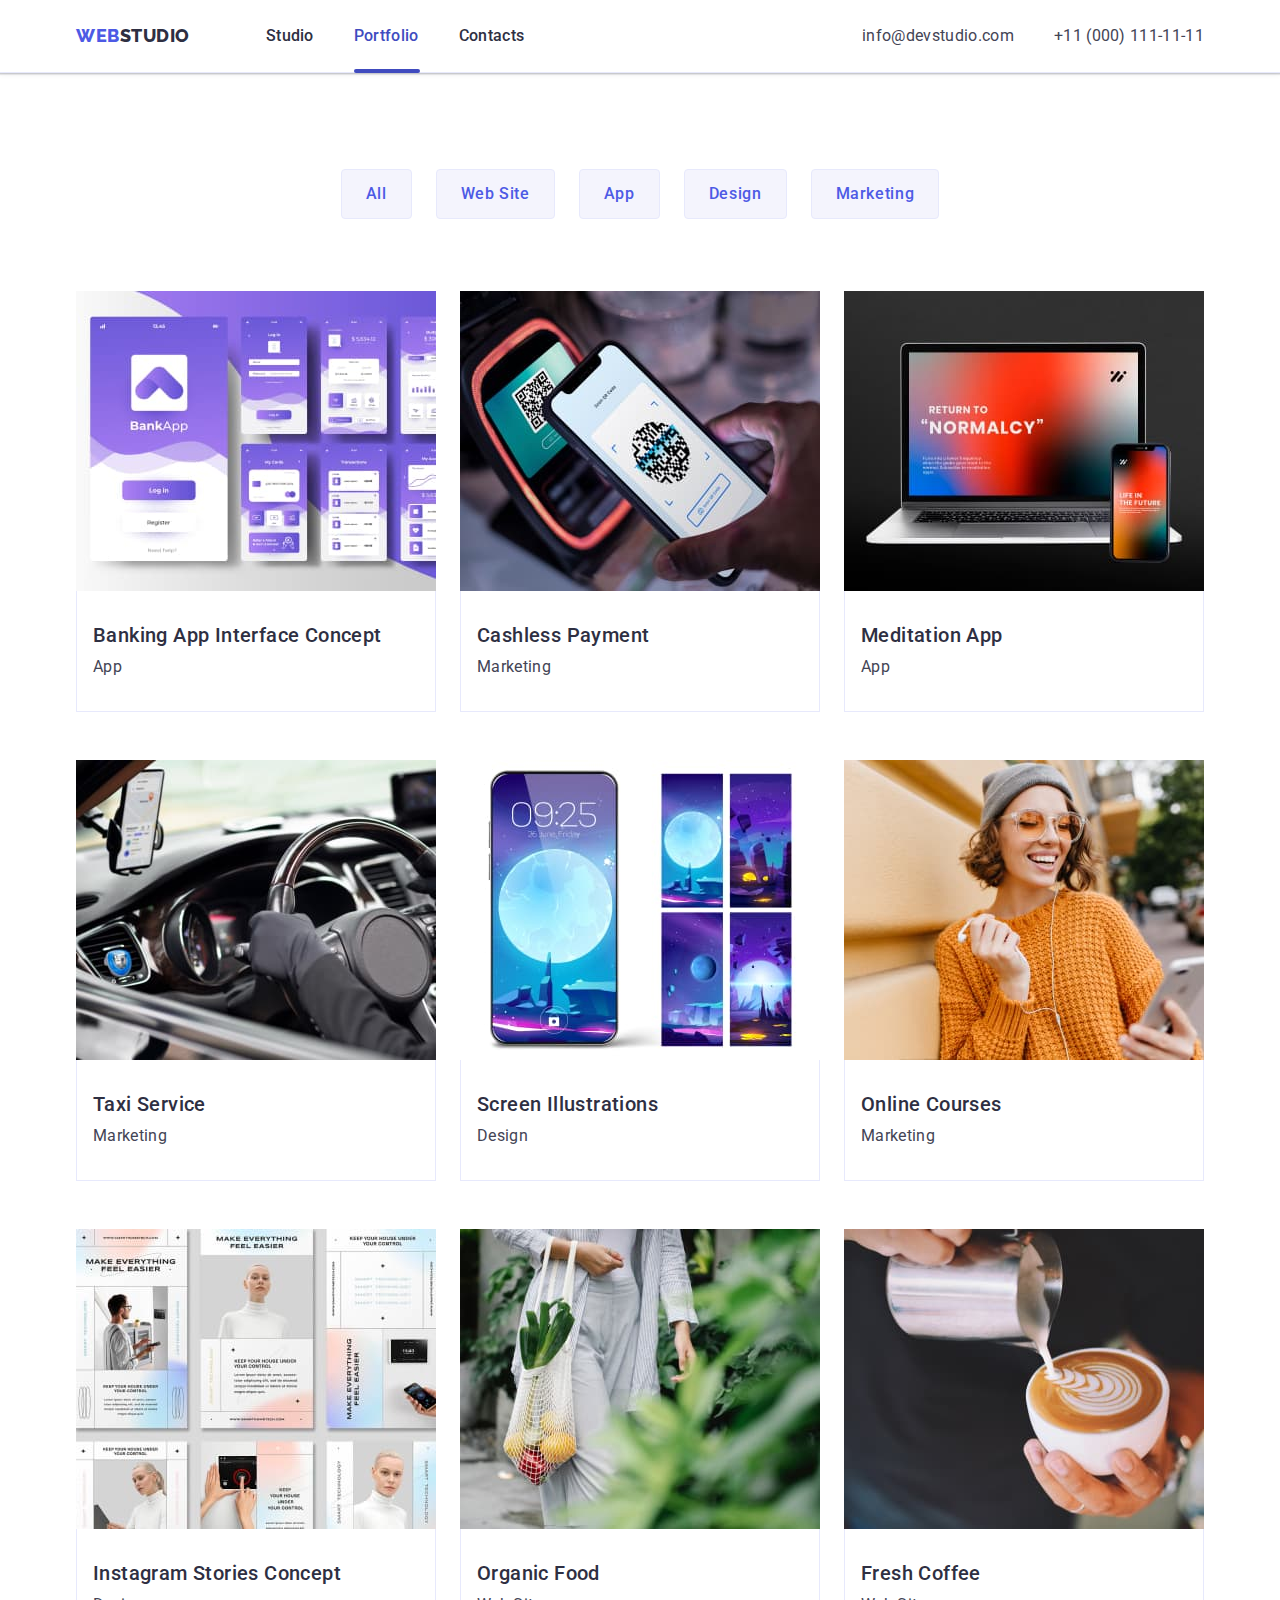
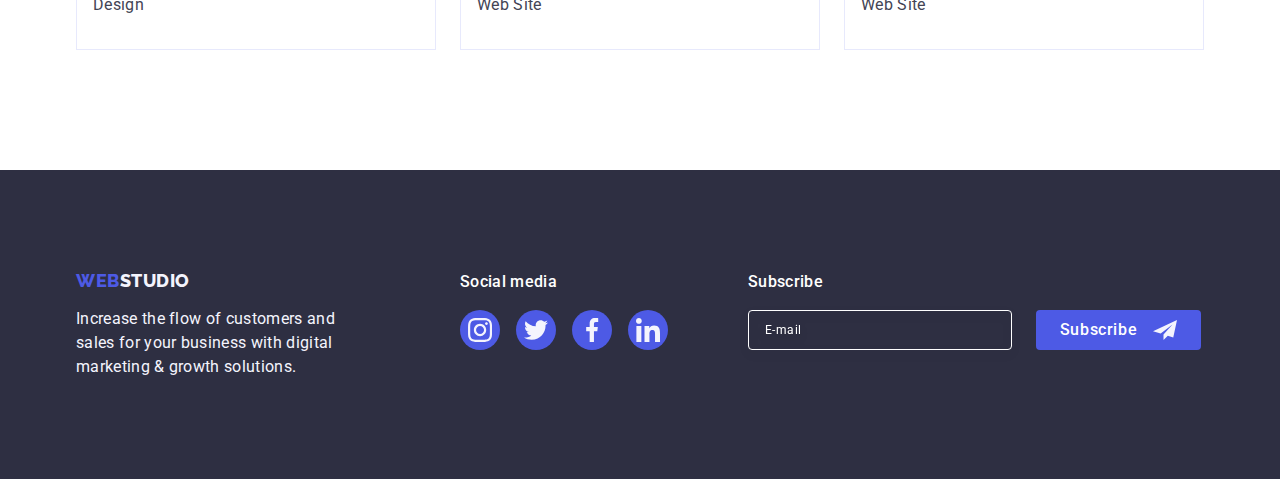
==== portfolio.html @ af778c8b "Initial commit" ====
<!DOCTYPE html>
<html lang="en">
  <head>
    <meta charset="UTF-8" />
    <meta http-equiv="X-UA-Compatible" content="IE=edge" />
    <meta name="viewport" content="width=device-width, initial-scale=1.0" />
    <title>Portfolio</title>
    <link
      rel="stylesheet"
      href="https://cdnjs.cloudflare.com/ajax/libs/modern-normalize/1.1.0/modern-normalize.min.css"
    />
    <link rel="preconnect" href="https://fonts.googleapis.com" />
    <link rel="preconnect" href="https://fonts.gstatic.com" crossorigin />
    <link
      href="https://fonts.googleapis.com/css2?family=Raleway:wght@800&family=Roboto:wght@400;500;700;900&display=swap"
      rel="stylesheet"
    />
    <link rel="stylesheet" href="./css/styles.css" />
  </head>
  <body>
    <header class="header">
      <div class="container main-nav">
        <nav class="nav">
          <a class="logo head link" href="./index.html"
            >Web<span class="header-word">Studio</span></a
          >

          <ul class="nav-ul list">
            <li class="item"><a class="nav-link link" href="./index.html">Studio</a></li>
            <li class="item">
              <a class="nav-link current-page-port link" href="./portfolio.html">Portfolio</a>
            </li>
            <li class="item"><a class="nav-link link" href="">Contacts</a></li>
          </ul>
        </nav>

        <address class="cont">
          <ul class="cont-ul list">
            <li class="item">
              <a class="cont-link link" href="mailto:info@devstudio.com">info@devstudio.com</a>
            </li>
            <li class="item">
              <a class="cont-link link" href="tel:+110001111111">+11 (000) 111-11-11</a>
            </li>
          </ul>
        </address>
      </div>
    </header>

    <main>
      <section class="section-port">
        <div class="container">
          <h1 class="visually-hidden">Our Works</h1>
          <!---Hidden title-->
          <ul class="section-ul-button list">
            <li class="item-btn"><button type="button" class="btn">All</button></li>
            <li class="item-btn"><button type="button" class="btn">Web Site</button></li>
            <li class="item-btn"><button type="button" class="btn">App</button></li>
            <li class="item-btn"><button type="button" class="btn">Design</button></li>
            <li class="item-btn"><button type="button" class="btn">Marketing</button></li>
          </ul>

          <ul class="section-ul-card list">
            <li class="section-item-card">
              <a class="pf-link link" href="">
                <div class="card-overlay">
                  <img src="./images/portfolio/img1.jpg" alt="banking-app" width="360" />
                  <p class="text-overlay">
                    14 Stylish and User-Friendly App Design Concepts · Task Manager App · Calorie
                    Tracker App · Exotic Fruit Ecommerce App · Cloud Storage App
                  </p>
                </div>

                <div class="img-title">
                  <h2 class="section-subtitle">Banking App Interface Concept</h2>
                  <p class="section-text">App</p>
                </div>
              </a>
            </li>

            <li class="section-item-card">
              <a class="pf-link link" href="">
                <div class="card-overlay">
                  <img src="./images/portfolio/img2.jpg" alt="cashless-payment" width="360" />
                  <p class="text-overlay">
                    14 Stylish and User-Friendly App Design Concepts · Task Manager App · Calorie
                    Tracker App · Exotic Fruit Ecommerce App · Cloud Storage App
                  </p>
                </div>
                <div class="img-title">
                  <h2 class="section-subtitle">Cashless Payment</h2>
                  <p class="section-text">Marketing</p>
                </div>
              </a>
            </li>

            <li class="section-item-card">
              <a class="pf-link link" href="">
                <div class="card-overlay">
                  <img src="./images/portfolio/img3.jpg" alt="meditation-app" width="360" />
                  <p class="text-overlay">
                    14 Stylish and User-Friendly App Design Concepts · Task Manager App · Calorie
                    Tracker App · Exotic Fruit Ecommerce App · Cloud Storage App
                  </p>
                </div>
                <div class="img-title">
                  <h2 class="section-subtitle">Meditation App</h2>
                  <p class="section-text">App</p>
                </div>
              </a>
            </li>

            <li class="section-item-card">
              <a class="pf-link link" href="">
                <div class="card-overlay">
                  <img src="./images/portfolio/img4.jpg" alt="taxi-service" width="360" />
                  <p class="text-overlay">
                    14 Stylish and User-Friendly App Design Concepts · Task Manager App · Calorie
                    Tracker App · Exotic Fruit Ecommerce App · Cloud Storage App
                  </p>
                </div>
                <div class="img-title">
                  <h2 class="section-subtitle">Taxi Service</h2>
                  <p class="section-text">Marketing</p>
                </div>
              </a>
            </li>

            <li class="section-item-card">
              <a class="pf-link link" href="">
                <div class="card-overlay">
                  <img src="./images/portfolio/img5.jpg" alt="screen-illustrations" width="360" />
                  <p class="text-overlay">
                    14 Stylish and User-Friendly App Design Concepts · Task Manager App · Calorie
                    Tracker App · Exotic Fruit Ecommerce App · Cloud Storage App
                  </p>
                </div>
                <div class="img-title">
                  <h2 class="section-subtitle">Screen Illustrations</h2>
                  <p class="section-text">Design</p>
                </div>
              </a>
            </li>

            <li class="section-item-card">
              <a class="pf-link link" href="">
                <div class="card-overlay">
                  <img src="./images/portfolio/img6.jpg" alt="online-courses" width="360" />
                  <p class="text-overlay">
                    14 Stylish and User-Friendly App Design Concepts · Task Manager App · Calorie
                    Tracker App · Exotic Fruit Ecommerce App · Cloud Storage App
                  </p>
                </div>
                <div class="img-title">
                  <h2 class="section-subtitle">Online Courses</h2>
                  <p class="section-text">Marketing</p>
                </div>
              </a>
            </li>

            <li class="section-item-card">
              <a class="pf-link link" href="">
                <div class="card-overlay">
                  <img
                    src="./images/portfolio/img7.jpg"
                    alt="instagram-stories-concept"
                    width="360"
                  />
                  <p class="text-overlay">
                    14 Stylish and User-Friendly App Design Concepts · Task Manager App · Calorie
                    Tracker App · Exotic Fruit Ecommerce App · Cloud Storage App
                  </p>
                </div>
                <div class="img-title">
                  <h2 class="section-subtitle">Instagram Stories Concept</h2>
                  <p class="section-text">Design</p>
                </div>
              </a>
            </li>

            <li class="section-item-card">
              <a class="pf-link link" href="">
                <div class="card-overlay">
                  <img src="./images/portfolio/img8.jpg" alt="organic-food" width="360" />
                  <p class="text-overlay">
                    14 Stylish and User-Friendly App Design Concepts · Task Manager App · Calorie
                    Tracker App · Exotic Fruit Ecommerce App · Cloud Storage App
                  </p>
                </div>
                <div class="img-title">
                  <h2 class="section-subtitle">Organic Food</h2>
                  <p class="section-text">Web Site</p>
                </div>
              </a>
            </li>

            <li class="section-item-card">
              <a class="pf-link link" href="">
                <div class="card-overlay">
                  <img src="./images/portfolio/img9.jpg" alt="fresh-coffee" width="360" />
                  <p class="text-overlay">
                    14 Stylish and User-Friendly App Design Concepts · Task Manager App · Calorie
                    Tracker App · Exotic Fruit Ecommerce App · Cloud Storage App
                  </p>
                </div>
                <div class="img-title">
                  <h2 class="section-subtitle">Fresh Coffee</h2>
                  <p class="section-text">Web Site</p>
                </div>
              </a>
            </li>
          </ul>
        </div>
      </section>
    </main>

    <footer class="footer">
      <div class="container foot-content">
        <div class="logo-text-footer">
          <a class="logo foot link" href="./index.html"
            >Web<span class="footer-word">Studio</span></a
          >
          <p class="footer-text">
            Increase the flow of customers and sales for your business with digital marketing &
            growth solutions.
          </p>
        </div>
        <div class="social-link-footer-container">
          <p class="footer-text-title">Social media</p>

          <ul class="section-social-ul-footer list">
            <li class="social-link">
              <a href="" class="social-link-a-foot">
                <svg class="icon-sl-foot" width="24" height="24">
                  <use href="./images/icons.svg#icon-instagram-one"></use>
                </svg>
              </a>
            </li>

            <li class="social-link">
              <a href="" class="social-link-a-foot">
                <svg class="icon-sl-foot" width="24" height="24">
                  <use href="./images/icons.svg#icon-twitter--two"></use>
                </svg>
              </a>
            </li>

            <li class="social-link">
              <a href="" class="social-link-a-foot">
                <svg class="icon-sl-foot" width="24" height="24">
                  <use href="./images/icons.svg#icon-facebook-three"></use>
                </svg>
              </a>
            </li>

            <li class="social-link">
              <a href="" class="social-link-a-foot">
                <svg class="icon-sl-foot" width="24" height="24">
                  <use href="./images/icons.svg#icon-linkedin-four"></use>
                </svg>
              </a>
            </li>
          </ul>
        </div>

        <div class="cont-subscribe">
          <p class="text-form">Subscribe</p>
          <form class="form-subscribe">
            <label class="label-subscribe">
              <input class="cont-subscribe-input" type="email" name="email" placeholder="E-mail" />
            </label>

            <button type="submit" class="form-btn">
              Subscribe
              <svg class="icon-subscribe-foot" width="24" height="24">
                <use href="./images/icons.svg#icon-form"></use>
              </svg>
            </button>
          </form>
        </div>
      </div>
    </footer>
  </body>
</html>
---- css/styles.css ----
body {
    color: var(--main-text-color); /*--основной цвет текста--*/
    background-color: var(--main-background-color);
    font-family: 'Roboto', sans-serif;
    }

/*--Сброс дефолтных настроек--*/

/*--Сброс настроек списков списков ul, ol--*/
.list
{list-style: none;}

ul, ol
{margin-top: 0;
 margin-bottom: 0;
 padding-left: 0;   
}    

/*--Сброс настроек ссылок a--*/
.link
{text-decoration: none;}

/*--Сброс настроек заголовков h и текста p--*/
h1, h2, h3, p
{margin-top: 0;
 margin-bottom: 0;}

/*--Сбрасываем нижний отступ в изображениях, делая их блоковыми--*/
img 
{display: block;
max-width: 100%;
height: auto;}

/*--Задание палитры цветов через переменные--*/
:root
{
--main-text-color: #434455;
--main-background-color:#FFFFFF;
--logo-check-color:#4D5AE5;
--header-word-color:#2E2F42;
--nav-link-color:#2E2F42;
--link-active-color:#404BBF;
--hero-background-color:#2E2F42;
--hero-title-color:#FFFFFF;
--main-btn-color:#FFFFFF;
--btn-color: #4D5AE5;
--border-btn-color: #e7e9fc;
--section-main-text-color: #2E2F42;
--section-team-background-color:#F4F4FD;
--footer-background-color:#2E2F42;
--footer-main-text-color:#F4F4FD;
--footer-secondary-text-color: #fff;
--icon-fill-color: #f4f4fd;
}

/*--Задаем контейнер для центровки и ограничения ширины контента--*/
.header {
border-bottom: 1px solid #E7E9FC;
box-shadow: 0px 2px 1px rgba(46, 47, 66, 0.08),
0px 1px 1px rgba(46, 47, 66, 0.16), 0px 1px 6px rgba(46, 47, 66, 0.08); 
}

/*--Контейнер, в который помещается контент секций--*/
.container
{width: 1158px;
margin: 0 auto;
padding: 0 15px;}

/*--Описываем контейнер главной навигации--*/
.main-nav {
display: flex; /*--Выстраиваем элементы по горизонтали--*/
align-items: center;}

/*--Делаем логотип и список навигации flex-контейнером--*/
.nav {
display: flex;
align-items: center;}/*--Центруем элементы вдоль горизонтальной оси--*/


/*--Данные верхнего логотипа--*/
.logo
{color: var(--logo-check-color);
font-family: 'Raleway', sans-serif;
font-weight: 800;
font-size: 18px;
line-height: 1.17;
letter-spacing: 0.03em;
text-transform: uppercase;}

/*--Дополнительные данные верхнего логотипа--*/
.head
{padding: 24px 0;
margin-right: 76px;}/*--Задаем отступ между логотипом и nav-ul--*/


/*--Описываем слово Studio--*/
.header-word {
color: var(--header-word-color);
font-family: 'Raleway' sans-serif;;
font-weight: 800;
font-size: 18px;
line-height: 1.17;
letter-spacing: 0.03em;
text-transform: uppercase;}

/*--Делаем список навигации flex-контейнером--*/
.nav-ul 
{display: flex;}

/*--Задаем правый отступ всем item nav, кроме крайних--*/
 .nav-ul .item:not(:last-child) 
 {margin-right: 40px; }

/*--Данные навигационных ссылок--*/
.nav-link {
    color: var(--nav-link-color);
    font-weight: 500;
    font-size: 16px;
    line-height: 1.5;
    letter-spacing: 0.02em;
    display: block;
    padding: 24px 0;
    transition: color 250ms cubic-bezier(0.4, 0, 0.2, 1);
}

/*--Меняем цвет ссылок при наведении--*/
.nav-link:hover,
.nav-link:focus
{color: var(--link-active-color);
 }

/*--Задаем ссылке страницы Studio - relative--*/
.current-page-main
{position: relative;
color: var(--link-active-color);}


/*--Делаем подчеркивание текущей страницы при помощи псевдоэлемента after--*/
.current-page-main::after
{content: '';
 /*--display: block;--*/   
 width: 48px;
 height: 4px;
 left: 0;
 bottom: -1px;
 border-radius: 2px;
 background-color: #404BBF;
 margin: auto;
 position: absolute;
 }

/*--Прижимаем секцию почты и телефона к правому краю--*/
.cont
{font-style: normal; /*--сбрасываем стиль italic--*/
margin-left: auto;}

/*--Делаем список контактов flex-контейнером--*/
.cont-ul {
display: flex;
/*--gap: 40px;--*/}

/*--Задаем правый отступ всем item cont, кроме крайних--*/
.cont-ul .item:not(:last-child) 
{margin-right: 40px;}

/*--Данные ссылок контактов--*/
.cont-link {
color: var(--main-text-color);
font-weight: 400;
font-size: 16px;
line-height: 1.5;
letter-spacing: 0.02em;
text-decoration: none;
display: block;
padding: 24px 0;
transition: color 250ms cubic-bezier(0.4, 0, 0.2, 1);
}

/*--Меняем цвет ссылок при наведении--*/
.cont-link:hover,
.cont-link:focus {
color: var(--link-active-color);
}

/*--Данные секции HERO--*/

/*--Задаем параметры секции hero--*/
.hero {
background-color: var(--hero-background-color);
margin-top: 0;
max-width: 1440px;
padding: 188px 0;
margin-left: auto;
margin-right: auto;
background-image: linear-gradient(rgba(46, 47, 66, 0.7), rgba(46, 47, 66, 0.7)), 
url(../images/hero/background-hero.jpg);
background-size: cover;
background-repeat: no-repeat;
background-position: center;}

/*--Задаем параметры заголовка секции hero--*/
.hero-title {
color: var(--hero-title-color);
font-weight: 700;
font-size: 56px;
line-height: 1.07;
text-align: center;
letter-spacing: 0.02em;
max-width: 496px;
margin-left: auto;
margin-right: auto;}

/*---Кнопка Order Service---*/
.main-btn {
color: var(--main-btn-color);
background-color: #4D5AE5;
font-family: 'Roboto', sans-serif;
font-weight: 500;
font-size: 16px;
line-height: 1.5;
letter-spacing: 0.04em;
border: none;
display: block;
cursor: pointer;
min-width: 169px;
height: 56px;
margin-left: auto;
margin-right: auto;
margin-top: 48px;
padding: 16px 32px 16px 32px;
border-radius: 4px;
box-shadow: 0px 4px 4px rgba(0, 0, 0, 0.15);
transition: background-color 250ms cubic-bezier(0.4, 0, 0.2, 1);
}

/*--Меняем цвет кнопок при навдении--*/
.main-btn:hover,
.main-btn:focus {
color: var(--main-btn-color);
background-color: #404BBF;
cursor: pointer;
box-shadow: 0px 4px 4px rgba(0, 0, 0, 0.15);
}

/*--Задаем внутренние отступы секции Adv--*/
.section-adv {padding: 120px 0;}

/*--Данные заголовка секции--*/
.section-title {
color: var(--section-main-text-color);
font-weight: 700;
font-size: 36px;
line-height: 1.1;
text-align: center;
letter-spacing: 0.02em;
text-transform: capitalize;
margin-bottom: 72px;
}

/*--Описываем скрытый заголовок--*/
.visually-hidden
{
position: absolute;
width: 1px;
height: 1px;
margin: -1px;
border: 0;
padding: 0;
white-space: no-wrap;
clip-path: inset(100%);
clip: rect(0 0 0 0);
overflow: hidden;    
}

/*--Делаем список flex-элементом, чтобы список расположить горизонтально--*/
.section-ul
{display: flex;
gap: 24px;}

/*--Определяем ширину пункта списка--*/
.section-item {
    flex-basis: calc((100% - 3*24px)/4);
    /*--width: calc((100% - 3*24px)/4)--*/
}

/*--Определяем ширину списка img--*/
.section-item-img {
    flex-basis: calc((100% - 3*16px)/3);
    /*--width: calc((100% - 3*16px)/3)--*/
}

/*--Описываем иконки секции Advantages--*/
.icon-adv
{display: flex;
align-items: center;
justify-content: center;    
width: 264px;
height: 112px;
background-color: #F4F4FD;
margin-bottom: 8px;
border-radius: 4px;
}

/*--Данные подзаголовков--*/
.section-subtitle 
{color: var(--section-main-text-color);
 font-weight: 500;
 font-size: 20px;
 line-height: 1.2;
 letter-spacing: 0.02em;
 margin-bottom: 8px;}

/*--Данные текста секции--*/
.section-text {
    color: var(--main-text-color);
    font-weight: 400;
    font-size: 16px;
    line-height: 1.5;
    letter-spacing: 0.02em;
}

/*--Задаем внутренний отступ секции Work Exmaples--*/
.section-exmp 
{padding-bottom: 120px;}

/*--Данные секции Our Team, у которой отличается фон--*/
.section-team
{background-color: var(--section-team-background-color);
padding: 120px 0;} /*--Задаем внутренние паддинги--*/

.section-team-card {
    background-color: var(--main-background-color);
    text-align: center;
    flex-basis: calc((100% - 3*24px)/4);
    /*--width: calc((100% - 3*24px)/4)--*/
    border-radius: 0px 0px 4px 4px;
    box-shadow: 0px 1px 6px rgba(46, 47, 66, 0.08),
    0px 1px 1px rgba(46, 47, 66, 0.16), 0px 2px 1px rgba(46, 47, 66, 0.08);
}

/*--Создание контейнера - имя, должность членов команды--*/
.name-job
{padding: 32px 0; } /*--внутренние отступы контейнера--*/

/*--Задание параметров ФИ сотрудника--*/
.name-job .section-subtitle
{text-align: center;
 margin-bottom: 8px;}

/*--Задание параметров должности сотрудника--*/
.name-job .section-text 
{text-align: center;
margin-bottom: 8px}


/*--Контейнер 4-х ячеек с иконками соцсетей--*/
.section-social-ul
{display: flex;
gap: 24px;
justify-content: center;}

/*--Ячейка каждой иконки линка соцсети--*/
.social-link
{width: 40px;
height: 40px;}

/*--Описание класса ссылки соцсетей--*/
.social-link-a
{
display: flex;
width: 100%;
height: 100%;
background-color: #4D5AE5;
border-radius: 50%;
align-items: center;
justify-content: center;
color: #FFFFFF;
transition: background-color 250ms cubic-bezier(0.4, 0, 0.2, 1);
}

/*--Меняем цвет при наведении --*/
.social-link-a:hover,
.social-link-a:focus {
background-color: #404bbf;
}

/*--Класс для заливки иконок соцсетей--*/
.icon-sl {
fill: var(--icon-fill-color);}

/*--Задаем внутренние паддинги секции закачиков--*/
.section-customers
{padding: 120px 0;}

/*--Описание секции Заказчика--*/
.section-customers-ul
{display: flex;
 gap: 24px;}

/*--Описание контейнера логотипов заказчиков--*/
.logo-company
{margin-bottom:72px;}

/*--Описываем ссылку на иконку Заказчика--*/
.customer-link
{
 width: calc((100% - 120px)/6);
 width: 168px; 
 height: 88px;
 background-color: #FFFFFF;}

/*--Описываем ссылку логотипа компаний--*/
.customer-link-a
{
width: 100%;
height: 100%;
border: 1px solid #8E8F99;
border-radius: 4px;
display: flex;
align-items: center;
justify-content: center;
color: #8e8f99;
transition: border-color 250ms cubic-bezier(0.4, 0, 0.2, 1), 
color 250ms cubic-bezier(0.4, 0, 0.2, 1);
}

.customer-link-a:hover,
.customer-link-a:focus
{border-color: #404bbf;
color: #404bbf;}

/*--Класс для заливки иконок логотипов компаний--*/
.icon-customer 
{fill: currentColor;}

/*--Описываем ссылку текущей страницы Портфолио--*/
.current-page-port
{position: relative;
color: var(--link-active-color);}

/*--Делаем подчеркивание страницы Портфолио псевдоэлементом--*/
.current-page-port::after
{content: '';
 /*--display: block;--*/ 
 width: 66px;
 height: 4px;
 border-radius: 2px;
 background-color: #404BBF;
 margin: auto;
 position: absolute;
 left: 0;
 bottom: -1px;
}

/*--Задание паддингов для секции Портфолио--*/
.section-port {
padding-top: 96px;
padding-bottom: 120px;}

/*--Делаем список кнопок горизонтальным flex-элементом--*/
.section-ul-button {
display: flex;
gap: 24px;
margin-bottom: 72px;
justify-content: center;}

/*---Кнопки Портфолио---*/
.btn {
color: var(--btn-color);
background-color: #F4F4FD;
font-family: 'Roboto', sans-serif;
font-weight: 500;
font-size: 16px;
line-height: 1.5;
letter-spacing: 0.04em;
border: 1px solid var(--border-btn-color);
border-radius: 4px;
cursor: pointer;
padding: 12px 24px 12px 24px;
display: block;
transition: color 250ms cubic-bezier(0.4, 0, 0.2, 1),
background-color 250ms cubic-bezier(0.4, 0, 0.2, 1),
border-color 250ms cubic-bezier(0.4, 0, 0.2, 1),
box-shadow 250ms cubic-bezier(0.4, 0, 0.2, 1);}

/*--Меняем цвет кнопок Портфолио при наведении--*/
.btn:hover,
.btn:focus {
color: var(--main-btn-color);
background-color: #404BBF;
border: 1px solid transparent;
box-shadow: 0px 3px 1px rgba(0, 0, 0, 0.1),
0px 2px 1px rgba(0, 0, 0, 0.08), 0px 2px 2px rgba(0, 0, 0, 0.12) ;
}

/*--Делаем список flex-элементом, чтобы список расположить горизонтально
    в несколько рядов--*/
.section-ul-card {
display: flex;
flex-wrap: wrap;
column-gap: 24px;
row-gap: 48px;
padding-left: 0;
padding-right: 0;
}

/*--Описываем каждый элемент списка--*/
.section-item-card {
flex-basis: calc((100% - 2*24px)/3);
}

/*--Создание контейнера - описание карточки портфолио--*/
.img-title {
padding: 32px 16px; /*--внутренние отступы контейнера--*/
border: 1px solid #e7e9fc;
border-top: none;}

/*--Задание отступа подзаголовку img Portfolio--*/
.img-title .section-subtitle
{margin-bottom: 8px;}

/*--Делаем ссылку блочным элементом--*/
.pf-link
{display: block;
 transition: box-shadow 250ms cubic-bezier(0.4, 0, 0.2, 1);
}

/*--Эффект тени при наведении на карточку Портфолио--*/
.pf-link:hover,
.pf-link:focus
{box-shadow: 0px 1px 6px rgba(46, 47, 66, 0.08),
        0px 1px 1px rgba(46, 47, 66, 0.16),
        0px 2px 1px rgba(46, 47, 66, 0.08);
}

/*--Делаем ховер и фокус на всю карточку (текст выезжает снизу)--*/
.pf-link:hover .text-overlay,
.pf-link:focus .text-overlay 
{ transform: translateY(0);}

/*--Описываем класс родителя текста оверлея--*/
.card-overlay
{position: relative;
 overflow: hidden;
 }

/*--Описываем текст оверлей--*/
.text-overlay
{position: absolute;
top: 0;
left: 0;
width: 100%;
height: 100%;
overflow: auto;
transform: translateY(100%);
background-color: #4D5AE5;
transition: transform 250ms cubic-bezier(0.4, 0, 0.2, 1);
color: #F4F4FD;
font-weight: 400;
font-size: 16px;
line-height: 1.5;
letter-spacing: 0.02em;
padding: 40px 32px;
}

/*--Данные Футера--*/
.footer {
background-color: var(--footer-background-color);
padding: 100px 0;
margin-left: auto;
margin-right: auto;
}

/*--Ставим по горизонтали левый и рпавый блок футера--*/
.foot-content
{display: flex;
align-items: baseline;}

/*--Дополнительные данные нижнего логотипа--*/
.foot {
display: inline-block;
margin-bottom: 16px;
}

/*--Контейнер логотип + текст--*/
.logo-text-footer
{margin-right: 120px;}

.footer-word
{color: var(--footer-main-text-color);
font-family: 'Raleway';
font-weight: 800;
font-size: 18px;
line-height: 1.17;
letter-spacing: 0.03em;
text-transform: uppercase;
}

.footer-text {
color: var(--footer-main-text-color);
font-weight: 400;
font-size: 16px;
line-height: 1.5;
letter-spacing: 0.02em;
width: 264px;
}

/*--Задание отступов контейнеру соцсетей футера--*/
.social-link-footer-container
{padding: 0;}

/*--Текст Social media в футере--*/
.footer-text-title
{color: var(--footer-secondary-text-color);
font-weight: 500;
font-size: 16px;
line-height: 1.5;
letter-spacing: 0.02em;
margin-bottom: 16px;
}

/*--Контейнер 4-х ячеек с иконками соцсетей--*/
.section-social-ul-footer 
{display: flex;
 gap: 16px; }

 /*--Описание класса ссылки соцсетей футера--*/
 .social-link-a-foot {
     display: flex;
     width: 100%;
     height: 100%;
     background-color: #4D5AE5;
     border-radius: 50%;
     align-items: center;
     justify-content: center;
     color: #FFFFFF;
     transition: background-color 250ms cubic-bezier(0.4, 0, 0.2, 1);
    }

 /*--Меняем цвет при наведении на ссылку футера--*/
 .social-link-a-foot:hover,
 .social-link-a-foot:focus {
     background-color: #31D0AA;
    }

 /*--Класс для заливки иконок соцсетей футера--*/
 .icon-sl-foot {
  fill: #f4f4fd; }


/*----------------ДЗ-6-------------------*/

/*--Контейнер с формой--*/
.cont-subscribe
{margin-left: 80px; /*--Отодвигаем на 80px--*/
 /*--outline: 1px solid red;--*/
}

/*--Описание текста над формой--*/
.text-form
{
/*--display: block;--*/
color: var(--footer-secondary-text-color);
font-weight: 500;
font-size: 16px;
line-height: 1.5;
letter-spacing: 0.02em;
margin-bottom: 16px;
}

/*--Описание контейнера для формы Subscribe--*/
.form-subscribe 
{ display: flex; }


/*--Описание <label>, в которую вложен "p + input"--*/
.label-subscribe 
{ margin-right: 24px; }


/*--Описание <input> внутри формы--*/
.cont-subscribe input
{
    width: 264px;
    height: 40px;
    background-color: var(--footer-background-color);
    border: 1px solid white;
    border-radius: 4px;
    padding-left: 16px;
    
    font-weight: 400;
    font-size: 12px;
    line-height: 1.5;
    letter-spacing: 0.04em;
    color: #ffffff;
    background-color: transparent;
    filter: drop-shadow(0px 4px 4px rgba(0, 0, 0, 0.15));
}

/*--Описываем поведение <input> при фокусе--*/
.cont-subscribe-input:focus
{ 
outline: transparent; /*--Убираем черную рамку от браузера--*/
}

/*--Задаем параметры текста placeholder формы Subscribe в футере--*/
.cont-subscribe-input::placeholder
{ font-weight: 400;
  font-size: 12px;
  line-height: 1.17;
  letter-spacing: 0.04em;
  color: #ffff; }


/*--Описание кнопки формы Subscribe--*/
.form-btn
{
min-width: 165px;
height: 40px;
border-radius: 4px;
display: flex;
align-items: center;
justify-content: center; 

background-color: #4D5AE5;
color: #fff;
font-weight: 500;
font-size: 16px;
line-height: 1.5;
letter-spacing: 0.04em;
border: none;
cursor: pointer;
transition: background-color 250ms cubic-bezier(0.4, 0, 0.2, 1);
}

/*--Меняем кнопку при ховере и фокусе--*/
/*--.form-btn:hover, .form-btn:focus
{ background-color: #404BBf; }--*/


/*--Класс описания иконки кнопки Subscribe--*/
.icon-subscribe-foot 
{fill: #f4f4fd;
margin-left: 16px; }


/*--Описание бекдропа--*/
.backdrop
{
 position: fixed;
 z-index: 100;
 top: 0;
 left: 0;
 width: 100%;
 height: 100%;
 background-color: rgba(46, 47, 66, 0.4);
 transition: opacity 250ms cubic-bezier(0.4, 0, 0.2, 1),
 visibility 250ms cubic-bezier(0.4, 0, 0.2, 1);
}

/*--Дополнительный класс бекдропа--*/
.backdrop.is-hidden
{visibility: hidden;
 opacity: 0;
 pointer-events: none;
}

/*--Описание модального окна--*/
.modal-window
{width: 408px;
 min-height: 576px;
 background-color: #FCFCFC;
 position: absolute;
 top: 50%;
 left: 50%;
 transform: translate(-50%, -50%);
 box-shadow: 0px 1px 1px rgba(0, 0, 0, 0.14),
        0px 1px 3px rgba(0, 0, 0, 0.12),
        0px 2px 1px rgba(0, 0, 0, 0.2);
 border-radius: 4px;       
 transition: transform 250ms cubic-bezier(0.4, 0, 0.2, 1);
 
 padding-left: 24px;
 padding-right: 24px;
 padding-top: 72px;
 padding-bottom:24px;
 }

/*--Описание кнопки закрытия модального окна--*/
.modal-close-btn
{
position: absolute;
top: 24px;
right: 24px;
display: flex;
align-items: center;
justify-content: center;    
background-color: #E7E9FC;
padding: 0;
width: 24px;
height: 24px;
border-radius: 50%;
border: 1px solid rgba(0, 0, 0, 0.1);
cursor: pointer;
transition: background-color 250ms cubic-bezier(0.4, 0, 0.2, 1),
            border 250ms cubic-bezier(0.4, 0, 0.2, 1);
}

/*--Поведение кнопки закрытия модального окна при ховере, фокусе--*/
.modal-close-btn:hover,
.modal-close-btn:focus
{background-color: #404BBF;
 border: none;
}

/*-Описание иконки закрытия модального окна-*/
.modal-close-btn-icon
{fill: #2E2F42;
transition: fill 250ms cubic-bezier(0.4, 0, 0.2, 1);}

/*--Меняем цвет иконки при ховере/фокусе модальной кнопки закрытия--*/
.modal-close-btn:hover .modal-close-btn-icon,
.modal-close-btn:focus .modal-close-btn-icon
{fill: #fff;}


/*--Надпись над формами--*/
.modal-win-text {
    margin-bottom: 16px;
    text-align: center;
    font-weight: 500;
    font-size: 16px;
    line-height: 1.5;
    letter-spacing: 0.02em;
    color: #2E2F42;
}

/*--Описание формы модального окна--*/
.modal-win-form 
{margin-bottom: 8px;}


/*--Описание <label> модального окна--*/
.modal-win-label
{ margin-bottom: 8px;
  font-weight: 400;
  font-size: 12px;
  line-height: 1.17;
  letter-spacing: 0.04em;
  color: #8E8F99;
  display: block;
  margin-bottom: 4px;
}

/*--Описание контейнера для input+svg--*/
.modal-win-form-cont {
    display: block;
    position: relative;
}

/*--Описание <input>--*/
.modal-win-input
{
width: 100%;
height: 40px;
padding-left: 38px;
border: 1px solid rgba(46, 47, 66, 0.2);
border-radius:4px;
background-color: transparent;
outline: transparent;
transition: border-color 250ms cubic-bezier(0.4, 0, 0.2, 1);
color: #2E2F42;
}

/*--Меняем цвет рамки на <input>--*/
.modal-win-input:focus 
{border-color: #4D5AE5;}

/*--Меняем заливку иконки при фокусе на <input>--*/
.modal-win-input:focus + .icon-form 
{fill: #4D5AE5;}

/*--Описываем вложенные иконки в формы--*/
.icon-form
{
position: absolute;
left: 16px;
fill: #2E2F42;
transition: fill 250ms cubic-bezier(0.4, 0, 0.2, 1);
top: 50%;
transform: translateY(-50%);
}

/*--Описываем textarea--*/
.modal-win-form-textarea
{margin-bottom: 16px;}

/*--Описание формы textarea Comment--*/
.modal-win-textarea {
display: block;
width: 100%;
height: 120px;
resize: none;
padding: 8px 16px;
font-weight: 400;
font-size: 12px;
line-height: 1.17;
letter-spacing: 0.04em;
color: #2E2F42;
border: 1px solid rgba(46, 47, 66, 0.2);
border-radius: 4px;
background-color: transparent;
outline: transparent;
transition: border-color 250ms cubic-bezier(0.4, 0, 0.2, 1);
}

/*--Меняем цвет рамки textarea при ховере и фокусе--*/
.modal-win-textarea:focus 
{ border: 1px solid rgba(77, 90, 229, 1);}

/*--Задаем цвет placeholder textarea--*/
.modal-win-textarea::placeholder 
{ 
 font-weight: 400;
 font-size: 12px;
 line-height: 1.17;
 letter-spacing: 0.04em;  
 color: #8E8F99; }

/*--Задаем отступ вниз от checkbox до кнопки--*/
.modal-win-checkbox
{margin-bottom: 24px; }

/*--Описание <label> checkbox--*/
.modal-win-label-checkbox
{
 font-weight: 400;
 font-size: 12px;
 line-height: 1.17;
 letter-spacing: 0.04em;
 color: #8E8F99;
 }

/*--Описание span с вложенной svg-иконкой--*/
.modal-win-span
{
 display: inline-flex;
 align-items: center;
 justify-content: center;
 width: 16px;
 height: 16px;
 border: 1px solid rgba(46, 47, 66, 0.2);
 border-radius: 2px;
 margin-right: 8px;
 fill: transparent;  
}


/*--Связываем реальный checkbox с фейковым--*/
.modal-win-checkbox:checked + .modal-win-label-checkbox
 > .modal-win-span
{
 background-color: #404bbf;
 border: none;
 fill: #ffff;
 border-color: #404bbf;    
}  

/*--Описание ссылки Privacy Policy--*/
.modal-win-checkbox-link
{color: var(--logo-check-color); }

/*--Кнопка Send модального окна--*/
.modal-btn
{
 display: block;
 border: none;
 cursor: pointer; 
 min-width: 169px;
 height: 56px;
 margin: auto;
 
background-color: var(--btn-color);
box-shadow: 0px 4px 4px rgba(0, 0, 0, 0.15);
border-radius: 4px;

font-weight: 500;
font-size: 16px;
line-height: 1.5;
letter-spacing: 0.04em;
color: #fff;
transition: background-color 250ms cubic-bezier(0.4, 0, 0.2, 1);
}

/*--Описываем ховер и фокус модальной кнопки--*/
.modal-btn:hover,
.modal-btn:focus
{ background-color: #404BBf;}
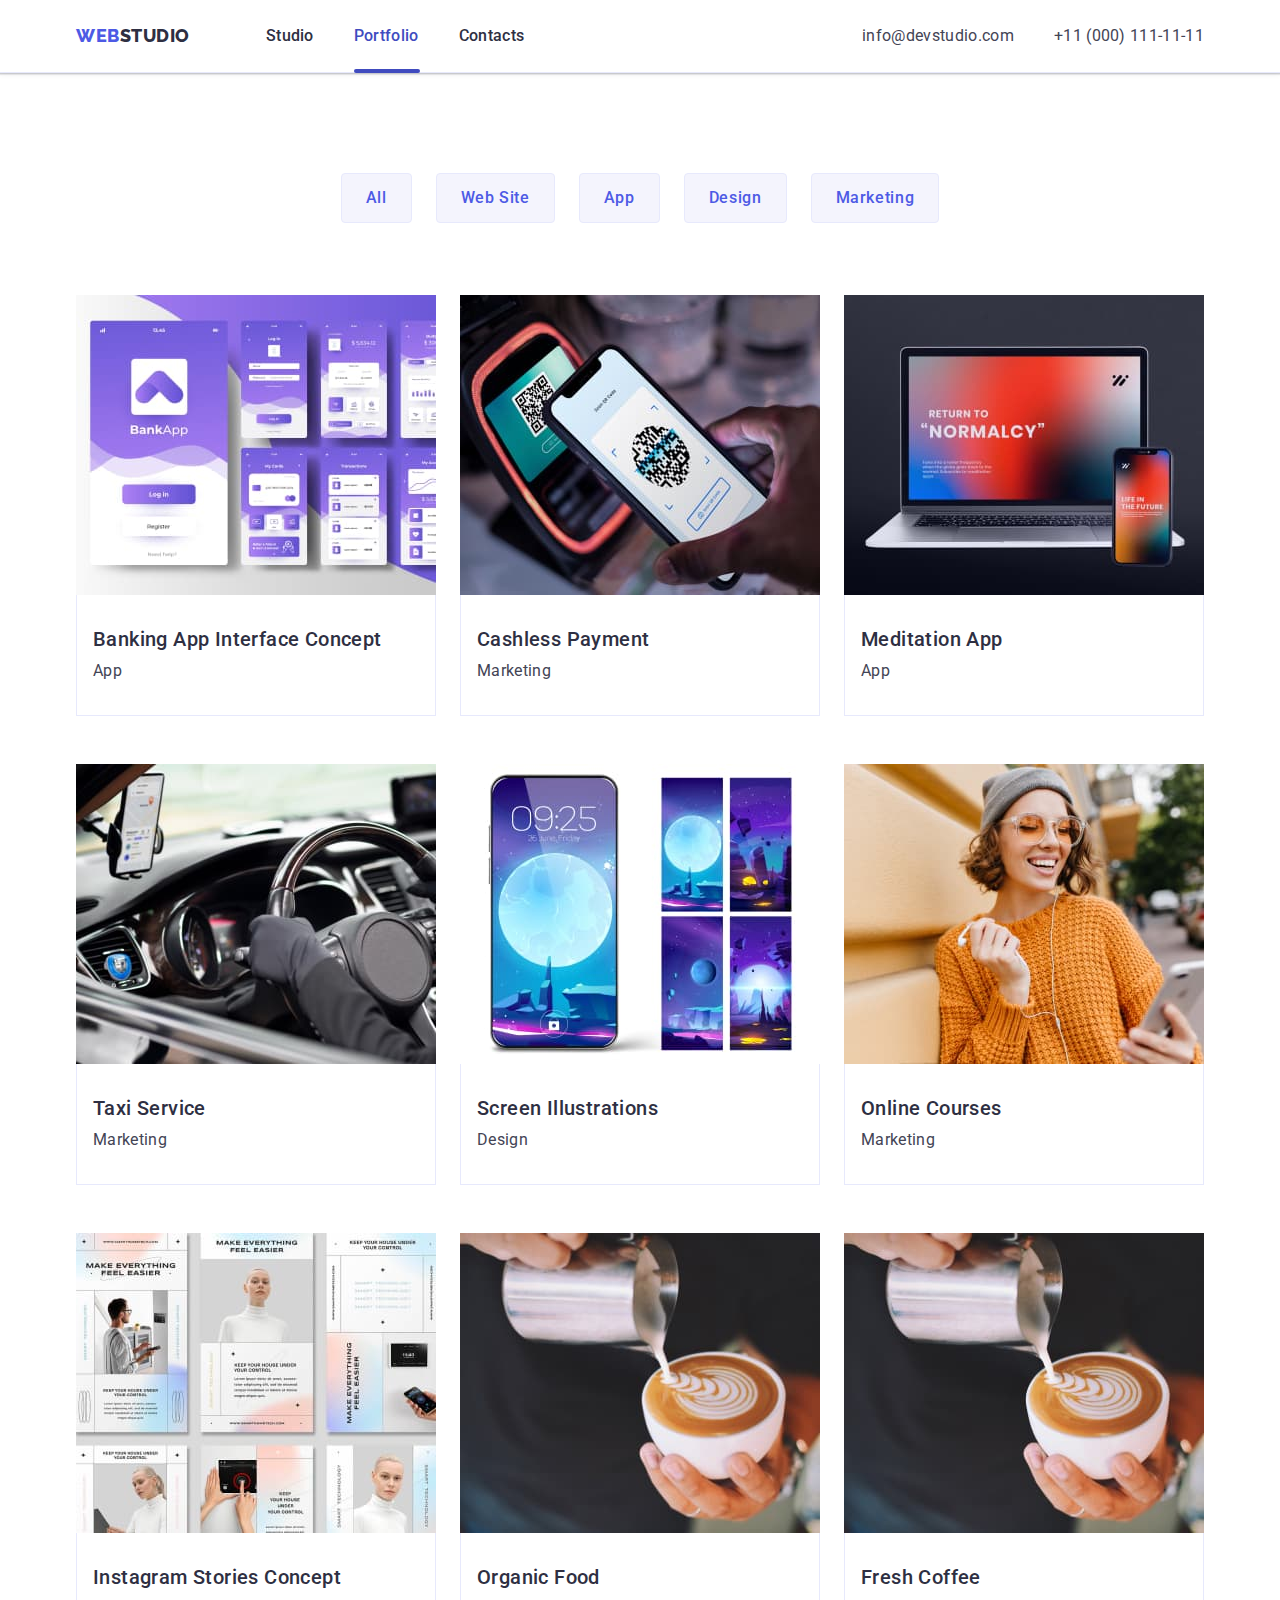
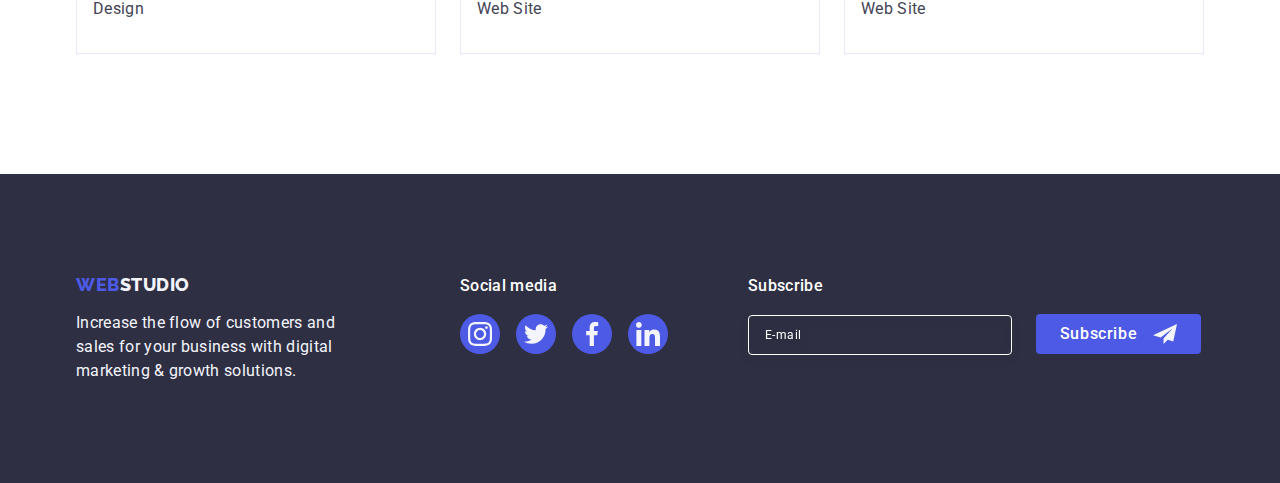
==== commit a1fcb92b: "HW-07_full_version" ====
--- a/portfolio.html
+++ b/portfolio.html
@@ -34,22 +34,95 @@
           </ul>
         </nav>
 
+        <!--Кнопка открытия мобильного меню-->
+        <button type="button" class="mobile-menu-open-btn js-open-menu" aria-expanded="false">
+          <svg class="icon-mobile" width="32" height="22">
+            <use href="./images/icons.svg#icon-burger"></use>
+          </svg>
+        </button>
+
         <address class="cont">
           <ul class="cont-ul list">
             <li class="item">
-              <a class="cont-link link" href="mailto:info@devstudio.com">info@devstudio.com</a>
+              <a class="cont-link email link" href="mailto:info@devstudio.com"
+                >info@devstudio.com</a
+              >
             </li>
             <li class="item">
-              <a class="cont-link link" href="tel:+110001111111">+11 (000) 111-11-11</a>
+              <a class="cont-link tel link" href="tel:+110001111111">+11 (000) 111-11-11</a>
             </li>
           </ul>
         </address>
       </div>
+
+      <!--Страница мобильного меню-->
+      <div class="mobile-menu js-menu-container">
+        <div class="mobile-menu-container">
+          <button class="mobile-menu-close-btn js-close-menu">
+            <svg class="icon-mobile-menu-close" width="8" height="8">
+              <use href="./images/icons.svg#icon-close-mobile-menu"></use>
+            </svg>
+          </button>
+
+          <ul class="mobile-menu-nav list">
+            <li><a class="mobile-menu-link next" href=".index.html">Studio</a></li>
+            <li><a class="mobile-menu-link main" href=".portfolio.html">Portfolio</a></li>
+            <li><a class="mobile-menu-link next" href="">Contacts</a></li>
+          </ul>
+
+          <div class="mobile-cont-sl">
+            <ul class="mobile-menu-cont list">
+              <li>
+                <a class="mobile-menu-link tel-number" href="tel:+110001111111"
+                  >+11 (000) 111-11-11</a
+                >
+              </li>
+              <li>
+                <a class="mobile-menu-email" href="mailto:info@devstudio.com">info@devstudio.com</a>
+              </li>
+            </ul>
+
+            <ul class="mobile-menu-social list">
+              <li class="social-link">
+                <a href="" class="social-link-a-mobile">
+                  <svg class="icon-sl-mobile" width="24" height="24">
+                    <use href="./images/icons.svg#icon-instagram-one"></use>
+                  </svg>
+                </a>
+              </li>
+
+              <li class="social-link">
+                <a href="" class="social-link-a-mobile">
+                  <svg class="icon-sl-mobile" width="24" height="24">
+                    <use href="./images/icons.svg#icon-twitter--two"></use>
+                  </svg>
+                </a>
+              </li>
+
+              <li class="social-link">
+                <a href="" class="social-link-a-mobile">
+                  <svg class="icon-sl-mobile" width="24" height="24">
+                    <use href="./images/icons.svg#icon-facebook-three"></use>
+                  </svg>
+                </a>
+              </li>
+
+              <li class="social-link">
+                <a href="" class="social-link-a-mobile">
+                  <svg class="icon-sl-mobile" width="24" height="24">
+                    <use href="./images/icons.svg#icon-linkedin-four"></use>
+                  </svg>
+                </a>
+              </li>
+            </ul>
+          </div>
+        </div>
+      </div>
     </header>
 
     <main>
       <section class="section-port">
-        <div class="container">
+        <div class="container section-port-content">
           <h1 class="visually-hidden">Our Works</h1>
           <!---Hidden title-->
           <ul class="section-ul-button list">
@@ -64,148 +137,390 @@
             <li class="section-item-card">
               <a class="pf-link link" href="">
                 <div class="card-overlay">
-                  <img src="./images/portfolio/img1.jpg" alt="banking-app" width="360" />
-                  <p class="text-overlay">
-                    14 Stylish and User-Friendly App Design Concepts · Task Manager App · Calorie
-                    Tracker App · Exotic Fruit Ecommerce App · Cloud Storage App
-                  </p>
-                </div>
-
-                <div class="img-title">
-                  <h2 class="section-subtitle">Banking App Interface Concept</h2>
-                  <p class="section-text">App</p>
-                </div>
-              </a>
-            </li>
-
-            <li class="section-item-card">
-              <a class="pf-link link" href="">
-                <div class="card-overlay">
-                  <img src="./images/portfolio/img2.jpg" alt="cashless-payment" width="360" />
-                  <p class="text-overlay">
-                    14 Stylish and User-Friendly App Design Concepts · Task Manager App · Calorie
-                    Tracker App · Exotic Fruit Ecommerce App · Cloud Storage App
-                  </p>
-                </div>
-                <div class="img-title">
-                  <h2 class="section-subtitle">Cashless Payment</h2>
-                  <p class="section-text">Marketing</p>
-                </div>
-              </a>
-            </li>
-
-            <li class="section-item-card">
-              <a class="pf-link link" href="">
-                <div class="card-overlay">
-                  <img src="./images/portfolio/img3.jpg" alt="meditation-app" width="360" />
-                  <p class="text-overlay">
-                    14 Stylish and User-Friendly App Design Concepts · Task Manager App · Calorie
-                    Tracker App · Exotic Fruit Ecommerce App · Cloud Storage App
-                  </p>
-                </div>
-                <div class="img-title">
-                  <h2 class="section-subtitle">Meditation App</h2>
-                  <p class="section-text">App</p>
-                </div>
-              </a>
-            </li>
-
-            <li class="section-item-card">
-              <a class="pf-link link" href="">
-                <div class="card-overlay">
-                  <img src="./images/portfolio/img4.jpg" alt="taxi-service" width="360" />
-                  <p class="text-overlay">
-                    14 Stylish and User-Friendly App Design Concepts · Task Manager App · Calorie
-                    Tracker App · Exotic Fruit Ecommerce App · Cloud Storage App
-                  </p>
-                </div>
-                <div class="img-title">
-                  <h2 class="section-subtitle">Taxi Service</h2>
-                  <p class="section-text">Marketing</p>
-                </div>
-              </a>
-            </li>
-
-            <li class="section-item-card">
-              <a class="pf-link link" href="">
-                <div class="card-overlay">
-                  <img src="./images/portfolio/img5.jpg" alt="screen-illustrations" width="360" />
-                  <p class="text-overlay">
-                    14 Stylish and User-Friendly App Design Concepts · Task Manager App · Calorie
-                    Tracker App · Exotic Fruit Ecommerce App · Cloud Storage App
-                  </p>
-                </div>
-                <div class="img-title">
-                  <h2 class="section-subtitle">Screen Illustrations</h2>
-                  <p class="section-text">Design</p>
-                </div>
-              </a>
-            </li>
-
-            <li class="section-item-card">
-              <a class="pf-link link" href="">
-                <div class="card-overlay">
-                  <img src="./images/portfolio/img6.jpg" alt="online-courses" width="360" />
-                  <p class="text-overlay">
-                    14 Stylish and User-Friendly App Design Concepts · Task Manager App · Calorie
-                    Tracker App · Exotic Fruit Ecommerce App · Cloud Storage App
-                  </p>
-                </div>
-                <div class="img-title">
-                  <h2 class="section-subtitle">Online Courses</h2>
-                  <p class="section-text">Marketing</p>
-                </div>
-              </a>
-            </li>
-
-            <li class="section-item-card">
-              <a class="pf-link link" href="">
-                <div class="card-overlay">
-                  <img
-                    src="./images/portfolio/img7.jpg"
-                    alt="instagram-stories-concept"
-                    width="360"
-                  />
-                  <p class="text-overlay">
-                    14 Stylish and User-Friendly App Design Concepts · Task Manager App · Calorie
-                    Tracker App · Exotic Fruit Ecommerce App · Cloud Storage App
-                  </p>
-                </div>
-                <div class="img-title">
-                  <h2 class="section-subtitle">Instagram Stories Concept</h2>
-                  <p class="section-text">Design</p>
-                </div>
-              </a>
-            </li>
-
-            <li class="section-item-card">
-              <a class="pf-link link" href="">
-                <div class="card-overlay">
-                  <img src="./images/portfolio/img8.jpg" alt="organic-food" width="360" />
-                  <p class="text-overlay">
-                    14 Stylish and User-Friendly App Design Concepts · Task Manager App · Calorie
-                    Tracker App · Exotic Fruit Ecommerce App · Cloud Storage App
-                  </p>
-                </div>
-                <div class="img-title">
-                  <h2 class="section-subtitle">Organic Food</h2>
-                  <p class="section-text">Web Site</p>
-                </div>
-              </a>
-            </li>
-
-            <li class="section-item-card">
-              <a class="pf-link link" href="">
-                <div class="card-overlay">
-                  <img src="./images/portfolio/img9.jpg" alt="fresh-coffee" width="360" />
-                  <p class="text-overlay">
-                    14 Stylish and User-Friendly App Design Concepts · Task Manager App · Calorie
-                    Tracker App · Exotic Fruit Ecommerce App · Cloud Storage App
-                  </p>
-                </div>
-                <div class="img-title">
-                  <h2 class="section-subtitle">Fresh Coffee</h2>
-                  <p class="section-text">Web Site</p>
+                  <picture>
+                    <source
+                      srcset="
+                        ./images/portfolio/desktop/port_desktop1_1x.jpg 1x,
+                        ./images/portfolio/desktop/port_desktop1_2x.jpg 2x
+                      "
+                      media="(min-width: 1158px)"
+                    />
+                    <source
+                      srcset="
+                        ./images/portfolio/tablet/port_tablet1_1x.jpg 1x,
+                        ./images/portfolio/tablet/port_tablet1_2x.jpg 2x
+                      "
+                      media="(min-width: 768px)"
+                    />
+                    <source
+                      srcset="
+                        ./images/portfolio/mobile/port_mobile1_1x.jpg 1x,
+                        ./images/portfolio/mobile/port_mobile1_2x.jpg 2x
+                      "
+                      media="(max-width: 767px)"
+                    />
+                    <img
+                      src="./images/portfolio/mobile/port_mobile1_1x.jpg"
+                      alt="banking-app"
+                      width="396"
+                    />
+                  </picture>
+
+                  <p class="text-overlay">
+                    14 Stylish and User-Friendly App Design Concepts · Task Manager App · Calorie
+                    Tracker App · Exotic Fruit Ecommerce App · Cloud Storage App
+                  </p>
+                </div>
+
+                <div class="img-title">
+                  <h2 class="section-subtitle-pf">Banking App Interface Concept</h2>
+                  <p class="section-text-pf">App</p>
+                </div>
+              </a>
+            </li>
+
+            <li class="section-item-card">
+              <a class="pf-link link" href="">
+                <div class="card-overlay">
+                  <picture>
+                    <source
+                      srcset="
+                        ./images/portfolio/desktop/port_desktop2_1x.jpg 1x,
+                        ./images/portfolio/desktop/port_desktop2_2x.jpg 2x
+                      "
+                      media="(min-width: 1158px)"
+                    />
+                    <source
+                      srcset="
+                        ./images/portfolio/tablet/port_tablet2_1x.jpg 1x,
+                        ./images/portfolio/tablet/port_tablet2_2x.jpg 2x
+                      "
+                      media="(min-width: 768px)"
+                    />
+                    <source
+                      srcset="
+                        ./images/portfolio/mobile/port_mobile2_1x.jpg 1x,
+                        ./images/portfolio/mobile/port_mobile2_2x.jpg 2x
+                      "
+                      media="(max-width: 767px)"
+                    />
+                    <img
+                      src="./images/portfolio/mobile/port_mobile2_1x.jpg"
+                      alt="cashless-payment"
+                      width="396"
+                    />
+                  </picture>
+                  <p class="text-overlay">
+                    14 Stylish and User-Friendly App Design Concepts · Task Manager App · Calorie
+                    Tracker App · Exotic Fruit Ecommerce App · Cloud Storage App
+                  </p>
+                </div>
+                <div class="img-title">
+                  <h2 class="section-subtitle-pf">Cashless Payment</h2>
+                  <p class="section-text-pf">Marketing</p>
+                </div>
+              </a>
+            </li>
+
+            <li class="section-item-card">
+              <a class="pf-link link" href="">
+                <div class="card-overlay">
+                  <picture>
+                    <source
+                      srcset="
+                        ./images/portfolio/desktop/port_desktop3_1x.jpg 1x,
+                        ./images/portfolio/desktop/port_desktop3_2x.jpg 2x
+                      "
+                      media="(min-width: 1158px)"
+                    />
+                    <source
+                      srcset="
+                        ./images/portfolio/tablet/port_tablet3_1x.jpg 1x,
+                        ./images/portfolio/tablet/port_tablet3_2x.jpg 2x
+                      "
+                      media="(min-width: 768px)"
+                    />
+                    <source
+                      srcset="
+                        ./images/portfolio/mobile/port_mobile3_1x.jpg 1x,
+                        ./images/portfolio/mobile/port_mobile3_2x.jpg 2x
+                      "
+                      media="(max-width: 767px)"
+                    />
+                    <img
+                      src="./images/portfolio/mobile/port_mobile3_1x.jpg"
+                      alt="meditation-app"
+                      width="396"
+                    />
+                  </picture>
+                  <p class="text-overlay">
+                    14 Stylish and User-Friendly App Design Concepts · Task Manager App · Calorie
+                    Tracker App · Exotic Fruit Ecommerce App · Cloud Storage App
+                  </p>
+                </div>
+                <div class="img-title">
+                  <h2 class="section-subtitle-pf">Meditation App</h2>
+                  <p class="section-text-pf">App</p>
+                </div>
+              </a>
+            </li>
+
+            <li class="section-item-card">
+              <a class="pf-link link" href="">
+                <div class="card-overlay">
+                  <picture>
+                    <source
+                      srcset="
+                        ./images/portfolio/desktop/port_desktop4_1x.jpg 1x,
+                        ./images/portfolio/desktop/port_desktop4_2x.jpg 2x
+                      "
+                      media="(min-width: 1158px)"
+                    />
+                    <source
+                      srcset="
+                        ./images/portfolio/tablet/port_tablet4_1x.jpg 1x,
+                        ./images/portfolio/tablet/port_tablet4_2x.jpg 2x
+                      "
+                      media="(min-width: 768px)"
+                    />
+                    <source
+                      srcset="
+                        ./images/portfolio/mobile/port_mobile4_1x.jpg 1x,
+                        ./images/portfolio/mobile/port_mobile4_2x.jpg 2x
+                      "
+                      media="(max-width: 767px)"
+                    />
+                    <img
+                      src="./images/portfolio/mobile/port_mobile4_1x.jpg"
+                      alt="taxi-service"
+                      width="396"
+                    />
+                  </picture>
+
+                  <p class="text-overlay">
+                    14 Stylish and User-Friendly App Design Concepts · Task Manager App · Calorie
+                    Tracker App · Exotic Fruit Ecommerce App · Cloud Storage App
+                  </p>
+                </div>
+                <div class="img-title">
+                  <h2 class="section-subtitle-pf">Taxi Service</h2>
+                  <p class="section-text-pf">Marketing</p>
+                </div>
+              </a>
+            </li>
+
+            <li class="section-item-card">
+              <a class="pf-link link" href="">
+                <div class="card-overlay">
+                  <picture>
+                    <source
+                      srcset="
+                        ./images/portfolio/desktop/port_desktop5_1x.jpg 1x,
+                        ./images/portfolio/desktop/port_desktop5_2x.jpg 2x
+                      "
+                      media="(min-width: 1158px)"
+                    />
+                    <source
+                      srcset="
+                        ./images/portfolio/tablet/port_tablet5_1x.jpg 1x,
+                        ./images/portfolio/tablet/port_tablet5_2x.jpg 2x
+                      "
+                      media="(min-width: 768px)"
+                    />
+                    <source
+                      srcset="
+                        ./images/portfolio/mobile/port_mobile5_1x.jpg 1x,
+                        ./images/portfolio/mobile/port_mobile5_2x.jpg 2x
+                      "
+                      media="(max-width: 767px)"
+                    />
+
+                    <img
+                      src="./images/portfolio/mobile/port_mobile5_1x.jpg"
+                      alt="screen-illustrations"
+                      width="396"
+                    />
+                  </picture>
+                  <p class="text-overlay">
+                    14 Stylish and User-Friendly App Design Concepts · Task Manager App · Calorie
+                    Tracker App · Exotic Fruit Ecommerce App · Cloud Storage App
+                  </p>
+                </div>
+                <div class="img-title">
+                  <h2 class="section-subtitle-pf">Screen Illustrations</h2>
+                  <p class="section-text-pf">Design</p>
+                </div>
+              </a>
+            </li>
+
+            <li class="section-item-card">
+              <a class="pf-link link" href="">
+                <div class="card-overlay">
+                  <picture>
+                    <source
+                      srcset="
+                        ./images/portfolio/desktop/port_desktop6_1x.jpg 1x,
+                        ./images/portfolio/desktop/port_desktop6_2x.jpg 2x
+                      "
+                      media="(min-width: 1158px)"
+                    />
+                    <source
+                      srcset="
+                        ./images/portfolio/tablet/port_tablet6_1x.jpg 1x,
+                        ./images/portfolio/tablet/port_tablet6_2x.jpg 2x
+                      "
+                      media="(min-width: 768px)"
+                    />
+                    <source
+                      srcset="
+                        ./images/portfolio/mobile/port_mobile6_1x.jpg 1x,
+                        ./images/portfolio/mobile/port_mobile6_2x.jpg 2x
+                      "
+                      media="(max-width: 767px)"
+                    />
+                    <img
+                      src="./images/portfolio/mobile/port_mobile6_1x.jpg"
+                      alt="online-courses"
+                      width="396"
+                    />
+                  </picture>
+                  <p class="text-overlay">
+                    14 Stylish and User-Friendly App Design Concepts · Task Manager App · Calorie
+                    Tracker App · Exotic Fruit Ecommerce App · Cloud Storage App
+                  </p>
+                </div>
+                <div class="img-title">
+                  <h2 class="section-subtitle-pf">Online Courses</h2>
+                  <p class="section-text-pf">Marketing</p>
+                </div>
+              </a>
+            </li>
+
+            <li class="section-item-card">
+              <a class="pf-link link" href="">
+                <div class="card-overlay">
+                  <picture>
+                    <source
+                      srcset="
+                        ./images/portfolio/desktop/port_desktop7_1x.jpg 1x,
+                        ./images/portfolio/desktop/port_desktop7_2x.jpg 2x
+                      "
+                      media="(min-width: 1158px)"
+                    />
+                    <source
+                      srcset="
+                        ./images/portfolio/tablet/port_tablet7_1x.jpg 1x,
+                        ./images/portfolio/tablet/port_tablet7_2x.jpg 2x
+                      "
+                      media="(min-width: 768px)"
+                    />
+                    <source
+                      srcset="
+                        ./images/portfolio/mobile/port_mobile7_1x.jpg 1x,
+                        ./images/portfolio/mobile/port_mobile7_2x.jpg 2x
+                      "
+                      media="(max-width: 767px)"
+                    />
+                    <img
+                      src="./images/portfolio/mobile/port_mobile7_1x.jpg"
+                      alt="instagram-stories-concept"
+                      width="396"
+                    />
+                  </picture>
+                  <p class="text-overlay">
+                    14 Stylish and User-Friendly App Design Concepts · Task Manager App · Calorie
+                    Tracker App · Exotic Fruit Ecommerce App · Cloud Storage App
+                  </p>
+                </div>
+                <div class="img-title">
+                  <h2 class="section-subtitle-pf">Instagram Stories Concept</h2>
+                  <p class="section-text-pf">Design</p>
+                </div>
+              </a>
+            </li>
+
+            <li class="section-item-card">
+              <a class="pf-link link" href="">
+                <div class="card-overlay">
+                  <picture>
+                    <source
+                      srcset="
+                        ./images/portfolio/desktop/port_desktop8_1x.jpg 1x,
+                        ./images/portfolio/desktop/port_desktop8_2x.jpg 2x
+                      "
+                      media="(min-width: 1158px)"
+                    />
+                    <source
+                      srcset="
+                        ./images/portfolio/tablet/port_tablet8_1x.jpg 1x,
+                        ./images/portfolio/tablet/port_tablet8_2x.jpg 2x
+                      "
+                      media="(min-width: 768px)"
+                    />
+                    <source
+                      srcset="
+                        ./images/portfolio/mobile/port_mobile8_1x.jpg 1x,
+                        ./images/portfolio/mobile/port_mobile8_2x.jpg 2x
+                      "
+                      media="(max-width: 767px)"
+                    />
+                    <img
+                      src="./images/portfolio/mobile/port_mobile8_1x.jpg"
+                      alt="organic-food"
+                      width="396"
+                    />
+                  </picture>
+                  <p class="text-overlay">
+                    14 Stylish and User-Friendly App Design Concepts · Task Manager App · Calorie
+                    Tracker App · Exotic Fruit Ecommerce App · Cloud Storage App
+                  </p>
+                </div>
+                <div class="img-title">
+                  <h2 class="section-subtitle-pf">Organic Food</h2>
+                  <p class="section-text-pf">Web Site</p>
+                </div>
+              </a>
+            </li>
+
+            <li class="section-item-card">
+              <a class="pf-link link" href="">
+                <div class="card-overlay">
+                  <picture>
+                    <source
+                      srcset="
+                        ./images/portfolio/desktop/port_desktop9_1x.jpg 1x,
+                        ./images/portfolio/desktop/port_desktop9_2x.jpg 2x
+                      "
+                      media="(min-width: 1158px)"
+                    />
+                    <source
+                      srcset="
+                        ./images/portfolio/tablet/port_tablet9_1x.jpg 1x,
+                        ./images/portfolio/tablet/port_tablet9_2x.jpg 2x
+                      "
+                      media="(min-width: 768px)"
+                    />
+                    <source
+                      srcset="
+                        ./images/portfolio/mobile/port_mobile9_1x.jpg 1x,
+                        ./images/portfolio/mobile/port_mobile9_2x.jpg 2x
+                      "
+                      media="(max-width: 767px)"
+                    />
+                    <img
+                      src="./images/portfolio/mobile/port_mobile9_1x.jpg"
+                      alt="fresh-coffee"
+                      width="396"
+                    />
+                  </picture>
+                  <p class="text-overlay">
+                    14 Stylish and User-Friendly App Design Concepts · Task Manager App · Calorie
+                    Tracker App · Exotic Fruit Ecommerce App · Cloud Storage App
+                  </p>
+                </div>
+                <div class="img-title">
+                  <h2 class="section-subtitle-pf">Fresh Coffee</h2>
+                  <p class="section-text-pf">Web Site</p>
                 </div>
               </a>
             </li>
@@ -216,51 +531,53 @@
 
     <footer class="footer">
       <div class="container foot-content">
-        <div class="logo-text-footer">
-          <a class="logo foot link" href="./index.html"
-            >Web<span class="footer-word">Studio</span></a
-          >
-          <p class="footer-text">
-            Increase the flow of customers and sales for your business with digital marketing &
-            growth solutions.
-          </p>
-        </div>
-        <div class="social-link-footer-container">
-          <p class="footer-text-title">Social media</p>
-
-          <ul class="section-social-ul-footer list">
-            <li class="social-link">
-              <a href="" class="social-link-a-foot">
-                <svg class="icon-sl-foot" width="24" height="24">
-                  <use href="./images/icons.svg#icon-instagram-one"></use>
-                </svg>
-              </a>
-            </li>
-
-            <li class="social-link">
-              <a href="" class="social-link-a-foot">
-                <svg class="icon-sl-foot" width="24" height="24">
-                  <use href="./images/icons.svg#icon-twitter--two"></use>
-                </svg>
-              </a>
-            </li>
-
-            <li class="social-link">
-              <a href="" class="social-link-a-foot">
-                <svg class="icon-sl-foot" width="24" height="24">
-                  <use href="./images/icons.svg#icon-facebook-three"></use>
-                </svg>
-              </a>
-            </li>
-
-            <li class="social-link">
-              <a href="" class="social-link-a-foot">
-                <svg class="icon-sl-foot" width="24" height="24">
-                  <use href="./images/icons.svg#icon-linkedin-four"></use>
-                </svg>
-              </a>
-            </li>
-          </ul>
+        <div class="logo-sl-foot">
+          <div class="logo-text-footer">
+            <a class="logo foot link" href="./index.html"
+              >Web<span class="footer-word">Studio</span></a
+            >
+            <p class="footer-text">
+              Increase the flow of customers and sales for your business with digital marketing &
+              growth solutions.
+            </p>
+          </div>
+          <div class="social-link-footer-container">
+            <p class="footer-text-title">Social media</p>
+
+            <ul class="section-social-ul-footer list">
+              <li class="social-link">
+                <a href="" class="social-link-a-foot">
+                  <svg class="icon-sl-foot" width="24" height="24">
+                    <use href="./images/icons.svg#icon-instagram-one"></use>
+                  </svg>
+                </a>
+              </li>
+
+              <li class="social-link">
+                <a href="" class="social-link-a-foot">
+                  <svg class="icon-sl-foot" width="24" height="24">
+                    <use href="./images/icons.svg#icon-twitter--two"></use>
+                  </svg>
+                </a>
+              </li>
+
+              <li class="social-link">
+                <a href="" class="social-link-a-foot">
+                  <svg class="icon-sl-foot" width="24" height="24">
+                    <use href="./images/icons.svg#icon-facebook-three"></use>
+                  </svg>
+                </a>
+              </li>
+
+              <li class="social-link">
+                <a href="" class="social-link-a-foot">
+                  <svg class="icon-sl-foot" width="24" height="24">
+                    <use href="./images/icons.svg#icon-linkedin-four"></use>
+                  </svg>
+                </a>
+              </li>
+            </ul>
+          </div>
         </div>
 
         <div class="cont-subscribe">
@@ -280,5 +597,7 @@
         </div>
       </div>
     </footer>
+
+    <script src="./js/mobile-menu.js"></script>
   </body>
 </html>
--- a/css/styles.css
+++ b/css/styles.css
@@ -53,81 +53,320 @@
 --icon-fill-color: #f4f4fd;
 }
 
-/*--Задаем контейнер для центровки и ограничения ширины контента--*/
+
+/*----------------------HEADER-----------------------*/
+
+/*-----------------МОБИЛЬНАЯ ВЕРСИЯ-------------------*/
+
+
+/*--Описываем подчеркивание header--*/
 .header {
-border-bottom: 1px solid #E7E9FC;
-box-shadow: 0px 2px 1px rgba(46, 47, 66, 0.08),
-0px 1px 1px rgba(46, 47, 66, 0.16), 0px 1px 6px rgba(46, 47, 66, 0.08); 
-}
+  border-bottom: 1px solid #E7E9FC;
+  box-shadow: 0px 2px 1px rgba(46, 47, 66, 0.08),
+    0px 1px 1px rgba(46, 47, 66, 0.16), 0px 1px 6px rgba(46, 47, 66, 0.08);
+}
+
 
 /*--Контейнер, в который помещается контент секций--*/
-.container
-{width: 1158px;
-margin: 0 auto;
-padding: 0 15px;}
-
-/*--Описываем контейнер главной навигации--*/
-.main-nav {
-display: flex; /*--Выстраиваем элементы по горизонтали--*/
-align-items: center;}
-
-/*--Делаем логотип и список навигации flex-контейнером--*/
-.nav {
-display: flex;
-align-items: center;}/*--Центруем элементы вдоль горизонтальной оси--*/
+.container {
+  max-width: 428px;
+  padding-left: 16px;
+  padding-right: 16px;
+  margin-left: auto;
+  margin-right: auto;
+}
+
+
+/*--Скрываем ненужные меню для мобайла--*/
+.nav-ul, .cont 
+{ display: none; }  
 
 
 /*--Данные верхнего логотипа--*/
-.logo
-{color: var(--logo-check-color);
-font-family: 'Raleway', sans-serif;
-font-weight: 800;
-font-size: 18px;
-line-height: 1.17;
-letter-spacing: 0.03em;
-text-transform: uppercase;}
+.logo {
+    color: var(--logo-check-color);
+    font-family: 'Raleway', sans-serif;
+    font-weight: 800;
+    font-size: 18px;
+    line-height: 1.17;
+    letter-spacing: 0.03em;
+    text-transform: uppercase;
+}
 
 /*--Дополнительные данные верхнего логотипа--*/
-.head
-{padding: 24px 0;
-margin-right: 76px;}/*--Задаем отступ между логотипом и nav-ul--*/
-
+.head {
+  padding: 24px 0;
+  }
+
+/*--Задаем отступ между логотипом и nav-ul--*/
 
 /*--Описываем слово Studio--*/
 .header-word {
-color: var(--header-word-color);
-font-family: 'Raleway' sans-serif;;
-font-weight: 800;
-font-size: 18px;
-line-height: 1.17;
-letter-spacing: 0.03em;
-text-transform: uppercase;}
+    color: var(--header-word-color);
+    font-family: 'Raleway' sans-serif;
+    font-weight: 800;
+    font-size: 18px;
+    line-height: 1.17;
+    letter-spacing: 0.03em;
+    text-transform: uppercase;
+}
+
+/*--Ставим элементы навигации в строку--*/
+.main-nav {
+    display: flex;
+    align-items: center;
+    justify-content: space-between;
+    }
+
+
+/*--Кнопка открытия мобильного меню - бургер--*/
+.mobile-menu-open-btn
+{ border: none;
+  background-color: transparent;
+  padding: 0;
+  line-height: 0;
+  padding-top: 24px;
+  padding-bottom: 24px;
+}
+
+/*--Мобильное меню--*/
+.mobile-menu
+{
+ position: fixed;
+ width: 100%;
+ height: 100%;
+ z-index: 1000;
+ top: 0;
+ left: 0;
+ background-color: #fff;
+ opacity: 1;
+ visibility: hidden;
+ pointer-events: none;
+ transition: opacity 250ms cubic-bezier(0.4, 0, 0.2, 1),
+            visibility 250ms cubic-bezier(0.4, 0, 0.2, 1);
+}
+
+
+/*--Открытие мобильного меню--*/
+.mobile-menu.is-open
+{ opacity: 1;
+  visibility: visible;
+  pointer-events: auto; }
+
+
+/*--Контейнер мобильного меню--*/
+.mobile-menu-container
+{
+ display: flex;
+ height: 100%;
+ flex-direction: column;
+ justify-content: space-between;
+ position: relative;
+ padding-top: 80px;
+ padding-left: 40px;
+ padding-bottom: 40px;
+ padding-right: 35px;
+ }
+
+
+/*--Кнопка закрытия мобилього меню--*/
+.mobile-menu-close-btn
+{position: absolute;
+ top: 24px;
+ right: 23px;
+ display: flex;
+ align-items: center;
+ justify-content: center; 
+ width: 24px; 
+ height: 24px; 
+ border: 1px solid #D9D9D9;
+ border-radius:50%;
+ background-color: #ffff; 
+ padding: 0;
+}
+
+
+/*--Описываем иконку закрытия мобильного меню--*/
+.icon-mobile-menu-close 
+{ fill: #2e2f42; }
+
+
+/*--Мобильное меню навигации--*/
+.mobile-menu-nav
+{display: flex;
+ flex-direction: column;  
+ padding: 0;
+ gap: 40px;
+ }
+
+
+/*--Описываем линки навигации мобильного меню--*/
+.mobile-menu-link
+{font-weight: 700;
+ font-size: 36px;
+ line-height: 1.11;
+ letter-spacing: 0.02em;
+ text-decoration: none;}
+
+
+/*--Задаем цвет главной ссылке мобильного меню--*/
+ .main {
+   color: #404bbf;
+ }
+
+
+/*--Задаем цвет другим ссылкам мобильного меню--*/
+.next
+{ color: #2E2F42; }
+
+
+ /*--Описываем поведение ссылок при фокусе--*/
+ .mobile-menu-link:focus
+ { color: #404bbf; }
+
+
+/*----*/ 
+.mobile-cont-sl
+{ display: flex;
+  flex-direction: column; }
+
+
+/*--Мобильное меню контакты--*/
+.mobile-menu-cont
+{display: flex;
+ flex-direction: column;   
+ gap: 40px; }
+
+
+ /*--Задаем цвет ссылке телефона--*/
+.tel-number
+{ color: #4D5AE5; }
+
+
+/*--Параметры текста email--*/
+.mobile-menu-email
+{font-weight: 500;
+ font-size: 20px;
+ line-height: 1.2;
+ letter-spacing: 0.02em;
+ color: #434455;
+ text-decoration: none;
+}
+
+
+/*--Список соцсетей мобильного меню--*/
+.mobile-menu-social
+{display: flex;
+ margin-top: 48px;
+ max-width: 328px;
+ justify-content: space-between;
+ }
+
+
+/*--Ячейка каждой иконки линка соцсети--*/
+.social-link
+{width: 40px;
+height: 40px;}
+
+
+/*--Описание класса ссылки соцсетей мобильного меню--*/
+.social-link-a-mobile {
+     display: flex;
+     width: 100%;
+     height: 100%;
+     background-color: #4D5AE5;
+     border-radius: 50%;
+     align-items: center;
+     justify-content: center;
+     color: #FFFFFF;
+     transition: background-color 250ms cubic-bezier(0.4, 0, 0.2, 1);
+    }
+
+
+ /*--Меняем цвет при наведении на ссылку соцсети--*/
+.social-link-a-mobile:hover,
+ .social-link-a-mobile:focus {
+     background-color: #404bbf;
+    }
+
+ /*--Класс для заливки иконок соцсетей футера--*/
+.icon-sl-mobile 
+{ fill: #f4f4fd; }
+
+
+
+/*-----------ПЛАНШЕТНАЯ ВЕРСИЯ-----------*/
+
+@media screen and (min-width:768px)
+{
+
+/*--Задаем ширину контейнера--*/
+.container
+{max-width: 768px;}
+
+
+/*--Скрываем кнопку вызова мобильного меню--*/    
+.mobile-menu-open-btn
+{display: none;}
+
+
+/*--Задаем отступ между логотипом и nav-ul--*/
+.head 
+{ margin-right: 120px; }
+
+
+/*--Включаем меню навигации - делаем видимым--*/
+.nav 
+{display: flex;
+align-items: center; }
+
+
+/*--Включаем главную навигацию--*/
+.main-nav 
+{ display: flex; } /*--Выстраиваем элементы по горизонтали--*/
+
 
 /*--Делаем список навигации flex-контейнером--*/
 .nav-ul 
-{display: flex;}
-
-/*--Задаем правый отступ всем item nav, кроме крайних--*/
- .nav-ul .item:not(:last-child) 
- {margin-right: 40px; }
+{display: flex;
+align-items: center;
+gap: 40px;
+}     
+    
+
+/*--Прижимаем секцию почты и телефона к правому краю--*/
+.cont
+{display: flex;
+ font-style: normal; /*--сбрасываем стиль italic--*/
+margin-left: auto; }
+
+
+/*--Делаем список контактов flex-контейнером--*/
+.cont-ul {
+display: flex;
+flex-direction: column;
+gap: 12px;}
+
 
 /*--Данные навигационных ссылок--*/
 .nav-link {
-    color: var(--nav-link-color);
-    font-weight: 500;
-    font-size: 16px;
-    line-height: 1.5;
-    letter-spacing: 0.02em;
-    display: block;
-    padding: 24px 0;
-    transition: color 250ms cubic-bezier(0.4, 0, 0.2, 1);
-}
+color: var(--nav-link-color);
+font-weight: 500;
+font-size: 16px;
+line-height: 1.5;
+letter-spacing: 0.02em;
+display: block;
+padding-top: 24px;
+padding-bottom: 24px;
+transition: color 250ms cubic-bezier(0.4, 0, 0.2, 1);
+}
+
 
 /*--Меняем цвет ссылок при наведении--*/
 .nav-link:hover,
 .nav-link:focus
-{color: var(--link-active-color);
- }
+{color: var(--link-active-color); }
+
 
 /*--Задаем ссылке страницы Studio - relative--*/
 .current-page-main
@@ -138,7 +377,6 @@
 /*--Делаем подчеркивание текущей страницы при помощи псевдоэлемента after--*/
 .current-page-main::after
 {content: '';
- /*--display: block;--*/   
  width: 48px;
  height: 4px;
  left: 0;
@@ -149,32 +387,29 @@
  position: absolute;
  }
 
-/*--Прижимаем секцию почты и телефона к правому краю--*/
-.cont
-{font-style: normal; /*--сбрасываем стиль italic--*/
-margin-left: auto;}
-
-/*--Делаем список контактов flex-контейнером--*/
-.cont-ul {
-display: flex;
-/*--gap: 40px;--*/}
-
-/*--Задаем правый отступ всем item cont, кроме крайних--*/
-.cont-ul .item:not(:last-child) 
-{margin-right: 40px;}
 
 /*--Данные ссылок контактов--*/
 .cont-link {
 color: var(--main-text-color);
 font-weight: 400;
-font-size: 16px;
-line-height: 1.5;
-letter-spacing: 0.02em;
+font-size: 12px;
+line-height: 1.17;
+letter-spacing: 0.04em;
 text-decoration: none;
 display: block;
-padding: 24px 0;
 transition: color 250ms cubic-bezier(0.4, 0, 0.2, 1);
 }
+
+
+/*--Дополнительный класс для почты--*/
+.email
+{padding-top: 16px;}
+
+
+/*--Дополнительный класс для телефона--*/
+.tel
+{padding-bottom: 16px}
+
 
 /*--Меняем цвет ссылок при наведении--*/
 .cont-link:hover,
@@ -182,33 +417,102 @@
 color: var(--link-active-color);
 }
 
-/*--Данные секции HERO--*/
+}
+
+/*-----------------Описываем ДЕСКТОП---------------------*/
+
+@media screen and (min-width:1158px) {
+
+.container
+{max-width: 1158px;
+ padding-left: 15px;
+ padding-right: 15px;}
+
+
+/*--Задаем отступ между логотипом и nav-ul--*/
+.head
+{margin-right: 76px;} /*--Задаем отступ между логотипом и nav-ul--*/
+
+
+/*--Делаем список навигации flex-контейнером--*/
+.nav-ul {
+    display: flex;
+    align-items: center;
+    }
+
+
+/*--Прижимаем секцию почты и телефона к правому краю--*/
+.cont
+{ margin-left: auto;}
+
+
+/*--Делаем список контактов flex-контейнером--*/
+.cont-ul 
+{ flex-direction: row;
+  gap:40px; }
+
+
+/*--Убираем паддинги--*/
+.tel
+{padding-bottom: 0;}
+
+.email 
+{ padding-top: 0; }
+
+/*--Данные ссылок контактов--*/
+.cont-link {
+font-size: 16px;
+line-height: 1.5;
+letter-spacing: 0.02em;
+display: block;
+padding: 24px 0;
+}
+
+}
+   
+/*----------------------HERO--------------------------*/
+
+/*-------------МОБИЛЬНАЯ ВЕРСИЯ------------------*/
+
 
 /*--Задаем параметры секции hero--*/
 .hero {
 background-color: var(--hero-background-color);
 margin-top: 0;
-max-width: 1440px;
-padding: 188px 0;
+max-width: 428px;
+padding: 112px 0;
 margin-left: auto;
 margin-right: auto;
 background-image: linear-gradient(rgba(46, 47, 66, 0.7), rgba(46, 47, 66, 0.7)), 
-url(../images/hero/background-hero.jpg);
+url(../images/hero/Hero_mobile_1x.jpg);
 background-size: cover;
 background-repeat: no-repeat;
 background-position: center;}
+
+
+/*--Описываем медиаправило для фонового изображения HERO-mobile--*/
+@media screen and (min-device-pixel-ratio:2) and (max-width:767px),
+screen and (min-resolution: 192dpi) and (max-width: 767px),
+screen and (min-resolution: 2ppx) and (max-width: 767px)
+{
+.hero
+ {background-image: linear-gradient(rgba(46, 47, 66, 0.7), rgba(46, 47, 66, 0.7)),
+    url(../images/hero/Hero_mobile_2x.jpg) }
+}
+
 
 /*--Задаем параметры заголовка секции hero--*/
 .hero-title {
 color: var(--hero-title-color);
 font-weight: 700;
-font-size: 56px;
-line-height: 1.07;
+font-size: 36px;
+line-height: 1.11;
 text-align: center;
 letter-spacing: 0.02em;
-max-width: 496px;
+max-width: 320px;
 margin-left: auto;
 margin-right: auto;}
+
 
 /*---Кнопка Order Service---*/
 .main-btn {
@@ -226,14 +530,15 @@
 height: 56px;
 margin-left: auto;
 margin-right: auto;
-margin-top: 48px;
+margin-top: 72px;
 padding: 16px 32px 16px 32px;
 border-radius: 4px;
 box-shadow: 0px 4px 4px rgba(0, 0, 0, 0.15);
 transition: background-color 250ms cubic-bezier(0.4, 0, 0.2, 1);
 }
 
-/*--Меняем цвет кнопок при навдении--*/
+
+/*--Меняем цвет кнопок при навeдении--*/
 .main-btn:hover,
 .main-btn:focus {
 color: var(--main-btn-color);
@@ -242,8 +547,109 @@
 box-shadow: 0px 4px 4px rgba(0, 0, 0, 0.15);
 }
 
-/*--Задаем внутренние отступы секции Adv--*/
-.section-adv {padding: 120px 0;}
+
+
+/*----------------ПЛАНШЕТНАЯ ВЕРСИЯ------------*/
+
+/*----Пишем правило для планшетов--*/
+@media screen and (min-width:768px)
+{
+
+/*--Задаем параметры секции hero--*/
+.hero {
+background-color: var(--hero-background-color);
+margin-top: 0;
+max-width: 768px;
+padding: 112px 0;
+margin-left: auto;
+margin-right: auto;
+background-image: linear-gradient(rgba(46, 47, 66, 0.7), rgba(46, 47, 66, 0.7)),
+            url(../images/hero/Hero_tablet_1x.jpg);
+background-size: cover;
+background-repeat: no-repeat;
+background-position: center;
+}
+
+
+/*--Описываем медиаправило для фонового изображения HERO-tablet--*/
+@media screen and (min-device-pixel-ratio:2) and (min-width:768px),
+screen and (min-resolution: 192dpi) and (min-width: 768px),
+screen and (min-resolution: 2ppx) and (min-width: 768px) {
+.hero {
+background-image: linear-gradient(rgba(46, 47, 66, 0.7), rgba(46, 47, 66, 0.7)),
+            url(../images/hero/Hero_tablet_2x.jpg)
+}
+}
+
+/*--Задаем параметры заголовка секции hero--*/
+.hero-title {
+color: var(--hero-title-color);
+font-weight: 700;
+font-size: 56px;
+line-height: 1.07;
+text-align: center;
+letter-spacing: 0.02em;
+max-width: 496px;
+margin-left: auto;
+margin-right: auto;
+}
+    
+
+/*--Задаем верхний отступ от кнопки--*/
+.main-btn 
+{ margin-top: 36px; }
+
+}
+
+/*---------------------ДЕСКТОПНАЯ ВЕРСИЯ---------------------*/
+
+/*--Пишем правило для десктопов--*/
+@media screen and (min-width:1158px)
+{
+ 
+/*--Задаем параметры секции hero--*/
+.hero {
+background-color: var(--hero-background-color);
+margin-top: 0;
+max-width: 1440px;
+padding: 188px 0;
+margin-left: auto;
+margin-right: auto;
+background-image: linear-gradient(rgba(46, 47, 66, 0.7), rgba(46, 47, 66, 0.7)),
+            url(../images/hero/Hero_desktop_1x.jpg);
+background-size: cover;
+background-repeat: no-repeat;
+background-position: center;
+}
+
+
+/*--Описываем медиаправило для фонового изображения HERO-desktop--*/
+@media screen and (min-device-pixel-ratio:2) and (min-width:1158px),
+screen and (min-resolution: 192dpi) and (min-width: 1158px),
+screen and (min-resolution: 2ppx) and (min-width: 1158px) {
+.hero {
+background-image: linear-gradient(rgba(46, 47, 66, 0.7), rgba(46, 47, 66, 0.7)),
+              url(../images/hero/Hero_desktop_2x.jpg);
+      }
+}
+
+/*--Задаем верхний отступ от кнопки--*/
+.main-btn {
+ margin-top: 48px;
+}
+
+}
+
+
+/*-------------------СЕКЦИЯ--OUR ADVANTAGES------------------------*/
+
+/*----------------------МОБИЛЬНАЯ ВЕРСИЯ-----------------------*/
+
+
+/*--Задаем внутренние отступы секции--*/
+.section-adv
+{ padding: 96px 0; }
+
 
 /*--Данные заголовка секции--*/
 .section-title {
@@ -269,25 +675,96 @@
 white-space: no-wrap;
 clip-path: inset(100%);
 clip: rect(0 0 0 0);
-overflow: hidden;    
-}
+overflow: hidden; 
+}
+
+/*--Делаем список flex-элементом, чтобы список расположить горизонтально--*/
+.section-ul
+{display: flex;
+ flex-direction: column;
+ align-items: center;   
+gap: 72px;}
+
+
+/*--Определяем ширину пункта списка--*/
+.section-item 
+{ flex-basis: calc((100% - 3*24px)/4);  }
+
+
+/*--Данные подзаголовков--*/
+.section-subtitle 
+{color: var(--section-main-text-color);
+ font-weight: 700;
+ font-size: 36px;
+ line-height: 1.11;
+ letter-spacing: 0.02em;
+ text-align: center;
+ margin-bottom: 8px;
+}
+
+/*--Данные текста секции--*/
+.section-text {
+color: var(--main-text-color);
+font-weight: 500;
+font-size: 16px;
+line-height: 1.5;
+letter-spacing: 0.02em;
+}
+
+/*--Скрываем ненужные иконки в мобильной версии--*/
+.icon-adv 
+{ display: none; }
+
+
+/*-----------------ПЛАНШЕТНАЯ ВЕРСИЯ----------------------*/
+
+/*--Медиаправило планшетной версии--*/
+@media screen and (min-width: 768px) {
+
+    
+/*--Делаем список flex-элементом, чтобы список 
+    расположить в несколько рядов--*/
+.section-ul
+{
+flex-direction: row;
+ flex-wrap: wrap;
+ column-gap: 24px;
+ row-gap: 72px;
+ }
+
+
+/*--Определяем ширину пункта списка--*/
+.section-item 
+{ flex-basis: calc((100% - 1*24px)/2);  }
+
+
+/*--Прижимаем подзаголовки к левому краю--*/
+.section-subtitle
+{ text-align: start; }
+
+}
+
+
+/*----------------ДЕСКТОПНАЯ ВЕРСИЯ---------------*/
+
+@media screen and (min-width: 1158px) {
+
+    
+/*--Задаем внутренние отступы секции Adv--*/
+.section-adv 
+{padding: 120px 0;}
+
 
 /*--Делаем список flex-элементом, чтобы список расположить горизонтально--*/
 .section-ul
 {display: flex;
 gap: 24px;}
 
+
 /*--Определяем ширину пункта списка--*/
 .section-item {
-    flex-basis: calc((100% - 3*24px)/4);
-    /*--width: calc((100% - 3*24px)/4)--*/
-}
-
-/*--Определяем ширину списка img--*/
-.section-item-img {
-    flex-basis: calc((100% - 3*16px)/3);
-    /*--width: calc((100% - 3*16px)/3)--*/
-}
+  flex-basis: calc((100% - 3*24px)/4);  }
+
 
 /*--Описываем иконки секции Advantages--*/
 .icon-adv
@@ -301,56 +778,112 @@
 border-radius: 4px;
 }
 
+
 /*--Данные подзаголовков--*/
-.section-subtitle 
-{color: var(--section-main-text-color);
- font-weight: 500;
- font-size: 20px;
- line-height: 1.2;
- letter-spacing: 0.02em;
- margin-bottom: 8px;}
-
+.section-subtitle {
+    /*--color: var(--section-main-text-color);--*/
+    font-weight: 500;
+    font-size: 20px;
+    line-height: 1.2;
+    letter-spacing: 0.02em;
+    }
+
+  
 /*--Данные текста секции--*/
 .section-text {
-    color: var(--main-text-color);
-    font-weight: 400;
-    font-size: 16px;
-    line-height: 1.5;
-    letter-spacing: 0.02em;
-}
+font-weight: 400;
+font-size: 16px;
+line-height: 1.5;
+letter-spacing: 0.02em;
+}
+
+}
+
+/*---------------СЕКЦИЯ WORK EXAMPLES---------------*/
+
+/*------------------МОБИЛЬНАЯ ВЕРСИЯ-------------------*/
+
+/*--Скрываем секцию для мобильной версии--*/    
+.section-exmp
+{ display: none; }
+
+
+/*---------ПЛАНШЕТНАЯ ВЕРСИЯ-----------*/
+
+/*--Оставляем секцию section-exmp скрытой--*/
+
+
+/*---------ДЕСКТОПНАЯ ВЕРСИЯ-----------*/
+
+@media screen and (min-width: 1158px) {
 
 /*--Задаем внутренний отступ секции Work Exmaples--*/
 .section-exmp 
-{padding-bottom: 120px;}
+{ display: block;
+  padding-bottom: 120px;}
+
+/*--Определяем ширину списка img--*/
+.section-item-img 
+{ flex-basis: calc((100% - 3*16px)/3);   }
+
+}
+
+/*------------------СЕКЦИЯ OUR TEAM----------------*/
+
+/*------------МОБИЛЬНАЯ ВЕРСИЯ-------------*/
+
 
 /*--Данные секции Our Team, у которой отличается фон--*/
 .section-team
-{background-color: var(--section-team-background-color);
-padding: 120px 0;} /*--Задаем внутренние паддинги--*/
-
+{
+background-color: var(--section-team-background-color);
+padding: 96px 0;
+}
+
+
+/*--Задаем внутренние отступы и располагаем вертикально--*/
+.section-ul-team
+{
+ display: flex;
+ flex-direction: column;
+ row-gap: 72px;
+ align-items: center;
+ }
+
+ /*---Описание карточки сотрудника-*/
 .section-team-card {
-    background-color: var(--main-background-color);
-    text-align: center;
-    flex-basis: calc((100% - 3*24px)/4);
-    /*--width: calc((100% - 3*24px)/4)--*/
-    border-radius: 0px 0px 4px 4px;
-    box-shadow: 0px 1px 6px rgba(46, 47, 66, 0.08),
-    0px 1px 1px rgba(46, 47, 66, 0.16), 0px 2px 1px rgba(46, 47, 66, 0.08);
-}
+background-color: var(--main-background-color);
+text-align: center;
+flex-basis: calc((100%)/1);
+border-radius: 0px 0px 4px 4px;
+box-shadow: 0px 1px 6px rgba(46, 47, 66, 0.08),
+  0px 1px 1px rgba(46, 47, 66, 0.16), 0px 2px 1px rgba(46, 47, 66, 0.08);
+}
+
 
 /*--Создание контейнера - имя, должность членов команды--*/
 .name-job
-{padding: 32px 0; } /*--внутренние отступы контейнера--*/
-
-/*--Задание параметров ФИ сотрудника--*/
-.name-job .section-subtitle
-{text-align: center;
- margin-bottom: 8px;}
+{ padding: 32px 0; } /*--внутренние отступы контейнера--*/
+
+
+/*--Данные подзаголовков членов команды--*/
+.section-subtitle-team {
+font-weight: 500;
+font-size: 20px;
+line-height: 1.2;
+letter-spacing: 0.02em;
+text-align: center;
+margin-bottom: 8px;
+}
+
 
 /*--Задание параметров должности сотрудника--*/
 .name-job .section-text 
-{text-align: center;
-margin-bottom: 8px}
+{
+ font-weight: 400;
+ text-align: center;
+ margin-bottom: 8px;
+}
 
 
 /*--Контейнер 4-х ячеек с иконками соцсетей--*/
@@ -363,6 +896,7 @@
 .social-link
 {width: 40px;
 height: 40px;}
+
 
 /*--Описание класса ссылки соцсетей--*/
 .social-link-a
@@ -378,36 +912,102 @@
 transition: background-color 250ms cubic-bezier(0.4, 0, 0.2, 1);
 }
 
+
+/*--Класс для заливки иконок соцсетей--*/
+.icon-sl {
+    fill: var(--icon-fill-color);
+}
+
 /*--Меняем цвет при наведении --*/
 .social-link-a:hover,
 .social-link-a:focus {
 background-color: #404bbf;
 }
 
-/*--Класс для заливки иконок соцсетей--*/
-.icon-sl {
-fill: var(--icon-fill-color);}
-
-/*--Задаем внутренние паддинги секции закачиков--*/
+
+/*----------ПЛАНШЕТНАЯ ВЕРСИЯ-------------*/
+
+@media screen and (min-width: 768px)
+
+{
+
+/*--Задаем внутренние паддинги--*/    
+.section-team-content 
+{ width: 584px; }
+
+
+/*--Задаем внутренние отступы и располагаем вертикально--*/
+.section-ul-team {
+    display: flex;
+    flex-direction: row;
+    align-items: center;
+    flex-wrap: wrap;
+    column-gap: 24px;
+    row-gap: 64px;   }
+
+
+/*--Считаем ширину карточки сотрудника--*/
+.section-team-card {
+flex-basis: calc((100% - 1*24px)/2);}
+
+}
+
+/*---------------ДЕСКТОПНАЯ ВЕРСИЯ------------------*/
+
+
+@media screen and (min-width: 1158px)
+{
+   
+/*--Данные секции Our Team, у которой отличается фон--*/
+.section-team
+{ padding: 120px 0;} /*--Задаем внутренние паддинги--*/
+
+
+/*--Задаем паддинги--*/
+.section-team-content
+{ width: 1158px; }
+
+
+.section-team-card {
+    flex-basis: calc((100% - 3*24px)/4);
+  }
+
+}
+
+/*-------------------СЕКЦИЯ CUSTOMERS-----------------*/
+
+/*---------------МОБИЛЬНАЯ ВЕРСИЯ---------------*/
+
+
+/*--Задаем внутренние паддинги секции заказчиков--*/
 .section-customers
-{padding: 120px 0;}
-
-/*--Описание секции Заказчика--*/
-.section-customers-ul
-{display: flex;
- gap: 24px;}
+{padding: 96px 0;}
+
 
 /*--Описание контейнера логотипов заказчиков--*/
 .logo-company
 {margin-bottom:72px;}
 
+
+/*--Описываем контейнер--*/
+.section-customers-ul {
+display: flex;
+flex-direction: row;
+align-items: center;
+flex-wrap: wrap;
+column-gap: 16px;
+row-gap: 72px;
+}
+
+
 /*--Описываем ссылку на иконку Заказчика--*/
 .customer-link
 {
- width: calc((100% - 120px)/6);
- width: 168px; 
+ width: calc((100% - 16px)/2);
+ max-width: 190px; 
  height: 88px;
  background-color: #FFFFFF;}
+
 
 /*--Описываем ссылку логотипа компаний--*/
 .customer-link-a
@@ -424,168 +1024,132 @@
 color 250ms cubic-bezier(0.4, 0, 0.2, 1);
 }
 
+
+/*--Меняем цвет рамки при наведении--*/
 .customer-link-a:hover,
 .customer-link-a:focus
-{border-color: #404bbf;
-color: #404bbf;}
+{ border-color: #404bbf; }
+
+
+/*--Меняем цвет иконки при наведении на ссылку--*/
+.customer-link-a:hover>.icon-customer,
+.customer-link-a:focus>.icon-customer 
+{ fill: #404bbf; }
+
 
 /*--Класс для заливки иконок логотипов компаний--*/
-.icon-customer 
-{fill: currentColor;}
-
-/*--Описываем ссылку текущей страницы Портфолио--*/
-.current-page-port
-{position: relative;
-color: var(--link-active-color);}
-
-/*--Делаем подчеркивание страницы Портфолио псевдоэлементом--*/
-.current-page-port::after
-{content: '';
- /*--display: block;--*/ 
- width: 66px;
- height: 4px;
- border-radius: 2px;
- background-color: #404BBF;
- margin: auto;
- position: absolute;
- left: 0;
- bottom: -1px;
-}
-
-/*--Задание паддингов для секции Портфолио--*/
-.section-port {
-padding-top: 96px;
-padding-bottom: 120px;}
-
-/*--Делаем список кнопок горизонтальным flex-элементом--*/
-.section-ul-button {
-display: flex;
-gap: 24px;
-margin-bottom: 72px;
-justify-content: center;}
-
-/*---Кнопки Портфолио---*/
-.btn {
-color: var(--btn-color);
-background-color: #F4F4FD;
-font-family: 'Roboto', sans-serif;
-font-weight: 500;
-font-size: 16px;
-line-height: 1.5;
-letter-spacing: 0.04em;
-border: 1px solid var(--border-btn-color);
-border-radius: 4px;
-cursor: pointer;
-padding: 12px 24px 12px 24px;
-display: block;
-transition: color 250ms cubic-bezier(0.4, 0, 0.2, 1),
-background-color 250ms cubic-bezier(0.4, 0, 0.2, 1),
-border-color 250ms cubic-bezier(0.4, 0, 0.2, 1),
-box-shadow 250ms cubic-bezier(0.4, 0, 0.2, 1);}
-
-/*--Меняем цвет кнопок Портфолио при наведении--*/
-.btn:hover,
-.btn:focus {
-color: var(--main-btn-color);
-background-color: #404BBF;
-border: 1px solid transparent;
-box-shadow: 0px 3px 1px rgba(0, 0, 0, 0.1),
-0px 2px 1px rgba(0, 0, 0, 0.08), 0px 2px 2px rgba(0, 0, 0, 0.12) ;
-}
-
-/*--Делаем список flex-элементом, чтобы список расположить горизонтально
-    в несколько рядов--*/
-.section-ul-card {
-display: flex;
-flex-wrap: wrap;
-column-gap: 24px;
-row-gap: 48px;
-padding-left: 0;
-padding-right: 0;
-}
-
-/*--Описываем каждый элемент списка--*/
-.section-item-card {
-flex-basis: calc((100% - 2*24px)/3);
-}
-
-/*--Создание контейнера - описание карточки портфолио--*/
-.img-title {
-padding: 32px 16px; /*--внутренние отступы контейнера--*/
-border: 1px solid #e7e9fc;
-border-top: none;}
-
-/*--Задание отступа подзаголовку img Portfolio--*/
-.img-title .section-subtitle
-{margin-bottom: 8px;}
-
-/*--Делаем ссылку блочным элементом--*/
-.pf-link
-{display: block;
- transition: box-shadow 250ms cubic-bezier(0.4, 0, 0.2, 1);
-}
-
-/*--Эффект тени при наведении на карточку Портфолио--*/
-.pf-link:hover,
-.pf-link:focus
-{box-shadow: 0px 1px 6px rgba(46, 47, 66, 0.08),
-        0px 1px 1px rgba(46, 47, 66, 0.16),
-        0px 2px 1px rgba(46, 47, 66, 0.08);
-}
-
-/*--Делаем ховер и фокус на всю карточку (текст выезжает снизу)--*/
-.pf-link:hover .text-overlay,
-.pf-link:focus .text-overlay 
-{ transform: translateY(0);}
-
-/*--Описываем класс родителя текста оверлея--*/
-.card-overlay
-{position: relative;
- overflow: hidden;
- }
-
-/*--Описываем текст оверлей--*/
-.text-overlay
-{position: absolute;
-top: 0;
-left: 0;
-width: 100%;
-height: 100%;
-overflow: auto;
-transform: translateY(100%);
-background-color: #4D5AE5;
-transition: transform 250ms cubic-bezier(0.4, 0, 0.2, 1);
-color: #F4F4FD;
-font-weight: 400;
-font-size: 16px;
-line-height: 1.5;
-letter-spacing: 0.02em;
-padding: 40px 32px;
-}
+.icon-customer {
+fill: #8E8F99;
+}
+
+
+/*----------------ПЛАНШЕТНАЯ ВЕРСИЯ------------------*/
+
+@media screen and (min-width: 768px) 
+{
+     
+/*--Задаем паддинги--*/
+.section-customers-content {
+  width: 584px;
+}
+
+/*--Описываем секцию--*/
+.section-customers-ul {
+    display: flex;
+    flex-direction: row;
+    align-items: center;
+    flex-wrap: wrap;
+    column-gap: 24px;
+    row-gap: 72px;
+}
+
+
+/*--Описываем ссылку на иконку Заказчика--*/
+.customer-link
+{
+ width: calc((100% - 2*24px)/3);
+ width: 168px; 
+ height: 88px;
+ background-color: #FFFFFF;}
+
+}
+
+/*------------ДЕСКТОПНАЯ ВЕРСИЯ СЕКЦИИ CUSTOMERS-------------*/
+
+@media screen and (min-width: 1158px)
+{
+    
+
+/*--Задаем внутренние паддинги секции закачиков--*/
+.section-customers
+{padding: 120px 0;}
+
+
+/*--Задаем паддинги--*/
+.section-customers-content {
+  width: 1158px;
+}
+
+
+/*--Описываем ссылку на иконку Заказчика--*/
+.customer-link
+{
+ width: calc((100% - 5824px)/6);
+ width: 168px; 
+ height: 88px;
+ background-color: #FFFFFF;}
+
+}
+
+/*-------------FOOTER---------------*/
+
+/*---------МОБИЛЬНАЯ ВЕРСИЯ---------*/
+
 
 /*--Данные Футера--*/
 .footer {
 background-color: var(--footer-background-color);
-padding: 100px 0;
+padding: 96px 0;
 margin-left: auto;
 margin-right: auto;
 }
 
-/*--Ставим по горизонтали левый и рпавый блок футера--*/
+
+/*--Ставим по горизонтали левый и правый блок футера--*/
 .foot-content
 {display: flex;
-align-items: baseline;}
+ flex-direction: column;   
+ align-items: center;
+ }
+
+
+/*--Дополнительный контейнер для планшетной версии--*/
+.logo-sl-foot
+{ 
+display: flex;
+flex-direction: column;
+align-items: center;
+}
+
+
+/*--Контейнер логотип + текст--*/
+.logo-text-footer
+{
+display: flex;
+flex-direction: column;
+align-items: center;
+margin-bottom: 72px;
+}
+
 
 /*--Дополнительные данные нижнего логотипа--*/
-.foot {
+.foot 
+{ 
 display: inline-block;
 margin-bottom: 16px;
 }
 
-/*--Контейнер логотип + текст--*/
-.logo-text-footer
-{margin-right: 120px;}
-
+/*--Описываем слово-ссылку WEB--*/
 .footer-word
 {color: var(--footer-main-text-color);
 font-family: 'Raleway';
@@ -596,6 +1160,7 @@
 text-transform: uppercase;
 }
 
+/*--Описываем текст футера--*/
 .footer-text {
 color: var(--footer-main-text-color);
 font-weight: 400;
@@ -608,6 +1173,7 @@
 /*--Задание отступов контейнеру соцсетей футера--*/
 .social-link-footer-container
 {padding: 0;}
+
 
 /*--Текст Social media в футере--*/
 .footer-text-title
@@ -617,15 +1183,18 @@
 line-height: 1.5;
 letter-spacing: 0.02em;
 margin-bottom: 16px;
-}
+text-align: center;
+}
+
 
 /*--Контейнер 4-х ячеек с иконками соцсетей--*/
 .section-social-ul-footer 
 {display: flex;
  gap: 16px; }
 
+
  /*--Описание класса ссылки соцсетей футера--*/
- .social-link-a-foot {
+.social-link-a-foot {
      display: flex;
      width: 100%;
      height: 100%;
@@ -637,57 +1206,68 @@
      transition: background-color 250ms cubic-bezier(0.4, 0, 0.2, 1);
     }
 
- /*--Меняем цвет при наведении на ссылку футера--*/
- .social-link-a-foot:hover,
- .social-link-a-foot:focus {
-     background-color: #31D0AA;
-    }
+
+/*--Меняем цвет при наведении на ссылку футера--*/
+.social-link-a-foot:hover,
+.social-link-a-foot:focus 
+{ background-color: #31D0AA; }
+
 
  /*--Класс для заливки иконок соцсетей футера--*/
- .icon-sl-foot {
+.icon-sl-foot {
   fill: #f4f4fd; }
 
-
-/*----------------ДЗ-6-------------------*/
 
 /*--Контейнер с формой--*/
 .cont-subscribe
-{margin-left: 80px; /*--Отодвигаем на 80px--*/
- /*--outline: 1px solid red;--*/
-}
+{margin-top: 72px;} /*--Отодвигаем на 72px вниз--*/
+
 
 /*--Описание текста над формой--*/
 .text-form
 {
-/*--display: block;--*/
 color: var(--footer-secondary-text-color);
 font-weight: 500;
 font-size: 16px;
 line-height: 1.5;
 letter-spacing: 0.02em;
 margin-bottom: 16px;
+text-align: center;
 }
 
 /*--Описание контейнера для формы Subscribe--*/
 .form-subscribe 
-{ display: flex; }
+{ display: flex;
+  flex-direction: column;
+  align-items: center;
+}
 
 
 /*--Описание <label>, в которую вложен "p + input"--*/
 .label-subscribe 
-{ margin-right: 24px; }
+{ margin-bottom: 16px; }
+
+
+@media screen and (max-width: 427px) {
+  .cont-subscribe-input
+  {width: 300px;}
+}
+
+@media screen and (min-width: 428px) {
+  .cont-subscribe-input {
+    width: 395px;
+  }
+}
 
 
 /*--Описание <input> внутри формы--*/
-.cont-subscribe input
-{
-    width: 264px;
+.cont-subscribe-input
+{
     height: 40px;
     background-color: var(--footer-background-color);
     border: 1px solid white;
     border-radius: 4px;
     padding-left: 16px;
-    
     font-weight: 400;
     font-size: 12px;
     line-height: 1.5;
@@ -695,13 +1275,13 @@
     color: #ffffff;
     background-color: transparent;
     filter: drop-shadow(0px 4px 4px rgba(0, 0, 0, 0.15));
-}
+    }
+
 
 /*--Описываем поведение <input> при фокусе--*/
 .cont-subscribe-input:focus
-{ 
-outline: transparent; /*--Убираем черную рамку от браузера--*/
-}
+{ outline: transparent; } /*--Убираем черную рамку от браузера--*/
+
 
 /*--Задаем параметры текста placeholder формы Subscribe в футере--*/
 .cont-subscribe-input::placeholder
@@ -715,13 +1295,12 @@
 /*--Описание кнопки формы Subscribe--*/
 .form-btn
 {
-min-width: 165px;
+width: 165px;
 height: 40px;
 border-radius: 4px;
 display: flex;
 align-items: center;
 justify-content: center; 
-
 background-color: #4D5AE5;
 color: #fff;
 font-weight: 500;
@@ -733,18 +1312,120 @@
 transition: background-color 250ms cubic-bezier(0.4, 0, 0.2, 1);
 }
 
-/*--Меняем кнопку при ховере и фокусе--*/
-/*--.form-btn:hover, .form-btn:focus
-{ background-color: #404BBf; }--*/
+
+/*--Меняем кнопку при фокусе--*/
+.form-btn:hover,
+.form-btn:focus
+{ background-color: #404BBf; }
 
 
 /*--Класс описания иконки кнопки Subscribe--*/
 .icon-subscribe-foot 
-{fill: #f4f4fd;
+{fill: #f4f4fd ;
 margin-left: 16px; }
 
 
-/*--Описание бекдропа--*/
+
+/*------------ПЛАНШЕТНАЯ ВЕРСИЯ ФУТЕРА-----------*/
+
+@media screen and (min-width: 768px)
+
+{
+
+/*--Данные Футера--*/
+.footer {
+padding: 96px 0;
+}
+
+
+/*--Описываем планшетную версию--*/
+.foot-content
+{ width: 584px;
+  align-items: flex-start;
+}
+
+
+/*--Описываем дополнительный класс logo+SL--*/
+.logo-sl-foot
+{
+ flex-direction: row;
+ align-items: baseline;
+ }
+
+
+/*--Контейнер логотип + текст-обнуляем нижний отступ от мобайл-*/
+.logo-text-footer
+{margin-bottom: 0;
+ margin-right: 24px;
+ align-items: flex-start;
+}
+
+
+/*--Текст Social media в футере--*/
+.footer-text-title
+{text-align: start;
+}
+
+
+/*--Описание текста над формой--*/
+.text-form
+{ text-align: start;}
+
+
+/*--Описание контейнера для формы Subscribe--*/
+.form-subscribe 
+{ display: flex;
+flex-direction: row;
+align-items: baseline; }
+
+
+/*--Описание <label>, в которую вложен "p + input"--*/
+.label-subscribe 
+{ margin-right: 24px; }
+
+
+/*--Описание <input> внутри формы--*/
+.cont-subscribe input
+{ width: 264px;  }
+
+}
+
+/*---------------ДЕСКТОПНАЯ-ВЕРСИЯ-ФУТЕРА--------------*/
+
+@media screen and (min-width: 1158px) {
+  
+
+/*--Указываем отступы для десктопа--*/
+.footer {
+padding: 100px 0;
+}
+
+/*--Ставим по горизонтали левый и правый блок футера--*/
+.foot-content
+{display: flex;
+ flex-direction: row;
+ width: 1158px; 
+align-items: baseline;
+}
+
+
+/*--Контейнер логотип + текст--*/
+.logo-text-footer
+{margin-right: 120px;}
+
+ 
+/*--Контейнер с формой--*/
+.cont-subscribe
+{ margin-top: 0px;
+  margin-left: 80px;} /*--Отодвигаем на 80px--*/
+
+}
+
+
+/*--------------------BACK-DROP-----------------------*/
+
+/*----------МОБИЛЬНАЯ ВЕРСИЯ----------*/
+
 .backdrop
 {
  position: fixed;
@@ -765,10 +1446,28 @@
  pointer-events: none;
 }
 
+
+/*--Меняем размеры модального окна при вьюпорте 
+    меньше 428рх для нормального отображения--*/
+@media screen and (max-width: 427px) {
+  .modal-window {
+    width: 310px;
+    height: 615px;
+  }
+}
+
+
+/*--Меняем размеры модального окна при вьюпорте 
+    больше 428рх для нормального отображения--*/
+@media screen and (min-width: 428px) {
+.modal-window {
+    width: 392px;
+    height: 590px;}}
+
+
 /*--Описание модального окна--*/
 .modal-window
-{width: 408px;
- min-height: 576px;
+{
  background-color: #FCFCFC;
  position: absolute;
  top: 50%;
@@ -779,12 +1478,12 @@
         0px 2px 1px rgba(0, 0, 0, 0.2);
  border-radius: 4px;       
  transition: transform 250ms cubic-bezier(0.4, 0, 0.2, 1);
- 
- padding-left: 24px;
- padding-right: 24px;
+ padding-left: 16px;
+ padding-right: 16px;
  padding-top: 72px;
  padding-bottom:24px;
  }
+
 
 /*--Описание кнопки закрытия модального окна--*/
 .modal-close-btn
@@ -806,6 +1505,7 @@
             border 250ms cubic-bezier(0.4, 0, 0.2, 1);
 }
 
+
 /*--Поведение кнопки закрытия модального окна при ховере, фокусе--*/
 .modal-close-btn:hover,
 .modal-close-btn:focus
@@ -813,10 +1513,12 @@
  border: none;
 }
 
+
 /*-Описание иконки закрытия модального окна-*/
 .modal-close-btn-icon
 {fill: #2E2F42;
 transition: fill 250ms cubic-bezier(0.4, 0, 0.2, 1);}
+
 
 /*--Меняем цвет иконки при ховере/фокусе модальной кнопки закрытия--*/
 .modal-close-btn:hover .modal-close-btn-icon,
@@ -927,19 +1629,60 @@
  letter-spacing: 0.04em;  
  color: #8E8F99; }
 
+
+ 
 /*--Задаем отступ вниз от checkbox до кнопки--*/
 .modal-win-checkbox
 {margin-bottom: 24px; }
 
+
 /*--Описание <label> checkbox--*/
-.modal-win-label-checkbox
-{
- font-weight: 400;
- font-size: 12px;
- line-height: 1.17;
- letter-spacing: 0.04em;
- color: #8E8F99;
+.modal-win-label-checkbox {
+  display: flex;
+  font-weight: 400;
+  line-height: 1.17;
+  letter-spacing: 0.04em;
+  color: #8E8F99;
  }
+
+
+/*--Задаем условия для разной ширины--*/
+@media screen and (max-width: 427px)
+{
+  /*--Уменьшаем шрифт <label> checkbox--*/
+ .modal-win-label-checkbox
+  { font-size: 10px;  }
+
+  /*--Задаем уменьшенный отступ--*/
+  .modal-win-span 
+  { margin-right: 4px; }
+
+/*--Отступ ссылки Privacy Policy--*/
+.modal-win-checkbox-link 
+{ margin-left: 2px; }
+
+}
+
+@media screen and (min-width: 428px)
+{
+.modal-win-label-checkbox 
+  { font-size: 12px; }
+
+
+.modal-win-span {
+  margin-right: 8px;
+}
+
+/*--Отступ ссылки Privacy Policy--*/
+.modal-win-checkbox-link {
+margin-left: 4px;
+}
+}
+
+/*--Задаем цвет ссылки Privacy Policy--*/
+.modal-win-checkbox-link 
+{ color: var(--logo-check-color); }
+
 
 /*--Описание span с вложенной svg-иконкой--*/
 .modal-win-span
@@ -951,7 +1694,7 @@
  height: 16px;
  border: 1px solid rgba(46, 47, 66, 0.2);
  border-radius: 2px;
- margin-right: 8px;
+ /*--margin-right: 8px;---*/
  fill: transparent;  
 }
 
@@ -966,9 +1709,11 @@
  border-color: #404bbf;    
 }  
 
-/*--Описание ссылки Privacy Policy--*/
-.modal-win-checkbox-link
-{color: var(--logo-check-color); }
+
+/*--Описываем дополнительный span--*/
+.modal-win-add-span
+{ display: inline-flex; }
+ 
 
 /*--Кнопка Send модального окна--*/
 .modal-btn
@@ -977,8 +1722,9 @@
  border: none;
  cursor: pointer; 
  min-width: 169px;
- height: 56px;
- margin: auto;
+ min-height: 56px;
+ margin-left: auto;
+ margin-right: auto;
  
 background-color: var(--btn-color);
 box-shadow: 0px 4px 4px rgba(0, 0, 0, 0.15);
@@ -998,3 +1744,252 @@
 { background-color: #404BBf;}
 
 
+/*----------------ПЛАНШЕТНАЯ ВЕРСИЯ-----------------*/
+
+@media screen and (min-width: 768px) {
+
+/*--Описание модального окна--*/
+  .modal-window 
+  {
+  width: 408px;
+  padding-left: 24px;
+  padding-right: 24px;
+  }
+
+}
+
+/*------------------ДЕСКТОПНАЯ ВЕРСИЯ-----------------*/
+
+/*--НОВЫХ УСЛОВИЙ для ДЕСКТОПНОЙ ВЕРСИИ НЕТ--*/
+
+
+/*-----------------------------------------------------*/
+
+
+/*------------------СЕКЦИЯ PORTFOLIO-------------------*/
+
+/*-------------МОБИЛЬНАЯ ВЕРСИЯ--------------*/
+
+
+/*--Описываем ссылку текущей страницы Портфолио--*/
+.current-page-port {
+  position: relative;
+  color: var(--link-active-color);
+}
+
+/*--Делаем подчеркивание страницы Портфолио псевдоэлементом--*/
+.current-page-port::after {
+  content: '';
+  /*--display: block;--*/
+  width: 66px;
+  height: 4px;
+  border-radius: 2px;
+  background-color: #404BBF;
+  margin: auto;
+  position: absolute;
+  left: 0;
+  bottom: -1px;
+}
+
+
+/*--Задание паддингов для секции Портфолио--*/
+.section-port {
+  padding-top: 48px;
+  padding-bottom: 48px;
+}
+
+/*--Делаем список кнопок горизонтальным flex-элементом--*/
+.section-ul-button {
+display: flex;
+flex-wrap: wrap;
+width: 275px;  /*--Это значение подогнано--*/
+row-gap: 16px;
+column-gap: 24px;
+justify-content: flex-start;
+margin-bottom: 48px;
+}
+
+/*---Кнопки Портфолио---*/
+.btn {
+  color: var(--btn-color);
+  background-color: #F4F4FD;
+  font-family: 'Roboto', sans-serif;
+  font-weight: 500;
+  font-size: 16px;
+  line-height: 1.5;
+  letter-spacing: 0.04em;
+  border: 1px solid var(--border-btn-color);
+  border-radius: 4px;
+  cursor: pointer;
+  padding: 8px 16px 8px 16px;
+  display: block;
+  transition: color 250ms cubic-bezier(0.4, 0, 0.2, 1),
+    background-color 250ms cubic-bezier(0.4, 0, 0.2, 1),
+    border-color 250ms cubic-bezier(0.4, 0, 0.2, 1),
+    box-shadow 250ms cubic-bezier(0.4, 0, 0.2, 1);
+}
+
+/*--Меняем цвет кнопок Портфолио при наведении--*/
+.btn:hover,
+.btn:focus {
+  color: var(--main-btn-color);
+  background-color: #404BBF;
+  border: 1px solid transparent;
+  box-shadow: 0px 3px 1px rgba(0, 0, 0, 0.1),
+    0px 2px 1px rgba(0, 0, 0, 0.08), 0px 2px 2px rgba(0, 0, 0, 0.12);
+}
+
+/*--Делаем список flex-элементом, чтобы список расположить горизонтально
+    в несколько рядов--*/
+.section-ul-card {
+  display: flex;
+  flex-direction: column;
+  row-gap: 48px;
+  padding-left: 0;
+  padding-right: 0;
+  align-items: center;
+}
+
+
+/*--Создание контейнера - описание карточки портфолио--*/
+.img-title {
+  padding: 32px 16px;
+  /*--внутренние отступы контейнера--*/
+  border: 1px solid #e7e9fc;
+  border-top: none;
+}
+
+
+/*--Данные подзаголовков карточек--*/
+.section-subtitle-pf {
+  color: var(--section-main-text-color);
+  font-weight: 500;
+  font-size: 20px;
+  line-height: 1.2;
+  letter-spacing: 0.02em;
+  margin-bottom: 8px;
+}
+
+/*--Данные текста секции карточек--*/
+.section-text-pf {
+  color: var(--main-text-color);
+  font-weight: 400;
+  font-size: 16px;
+  line-height: 1.5;
+  letter-spacing: 0.02em;
+}
+
+
+/*--Делаем ссылку блочным элементом--*/
+.pf-link {
+  display: block;
+  transition: box-shadow 250ms cubic-bezier(0.4, 0, 0.2, 1);
+}
+
+/*--Эффект тени при наведении на карточку Портфолио--*/
+.pf-link:hover,
+.pf-link:focus {
+  box-shadow: 0px 1px 6px rgba(46, 47, 66, 0.08),
+    0px 1px 1px rgba(46, 47, 66, 0.16),
+    0px 2px 1px rgba(46, 47, 66, 0.08);
+}
+
+/*--Делаем ховер и фокус на всю карточку (текст выезжает снизу)--*/
+.pf-link:hover .text-overlay,
+.pf-link:focus .text-overlay {
+  transform: translateY(0);
+}
+
+/*--Описываем класс родителя текста оверлея--*/
+.card-overlay {
+  position: relative;
+  overflow: hidden;
+}
+
+/*--Описываем текст оверлей--*/
+.text-overlay {
+  position: absolute;
+  top: 0;
+  left: 0;
+  width: 100%;
+  height: 100%;
+  overflow: auto;
+  transform: translateY(100%);
+  background-color: #4D5AE5;
+  transition: transform 250ms cubic-bezier(0.4, 0, 0.2, 1);
+  color: #F4F4FD;
+  font-weight: 400;
+  font-size: 16px;
+  line-height: 1.5;
+  letter-spacing: 0.02em;
+  padding: 40px 32px;
+}
+
+
+/*-------------ПЛАНШЕТНАЯ ВЕРСИЯ-------------*/
+
+@media screen and (min-width: 768px)
+{
+
+.section-port {
+  padding-top: 64px;
+  padding-bottom: 96px;
+}
+
+
+/*--Делаем список кнопок горизонтальным flex-элементом--*/
+.section-ul-button {
+  display: flex;
+  flex-wrap: nowrap;
+  gap: 24px;
+  margin-bottom: 64px;
+  justify-content: center;
+  width: 100%;
+}
+
+
+/*---Кнопки Портфолио---*/
+.btn
+ {  padding: 12px 24px 12px 24px; }
+
+
+/*--Делаем список flex-элементом, чтобы список расположить горизонтально
+    в несколько рядов--*/
+.section-ul-card {
+  display: flex;
+  flex-direction: row;
+  flex-wrap: wrap;
+  column-gap: 24px;
+  row-gap: 48px;
+  padding-left: 0;
+  padding-right: 0;
+}
+
+/*--Описываем каждый элемент списка--*/
+.section-item-card {
+  flex-basis: calc((100% - 1*24px)/2);
+}
+
+}
+
+/*-------ДЕСКТОПНАЯ ВЕРСИЯ СЕКЦИИ PORTFOLIO----------*/
+
+@media screen and (min-width: 1158px)
+{
+.section-port {
+  padding-top: 100px;
+  padding-bottom: 120px;
+}
+
+/*--Делаем список кнопок горизонтальным flex-элементом--*/
+.section-ul-button {
+  margin-bottom: 72px;
+}
+
+
+/*--Описываем каждый элемент списка--*/
+.section-item-card {
+  flex-basis: calc((100% - 2*24px)/3);
+}
+
+}